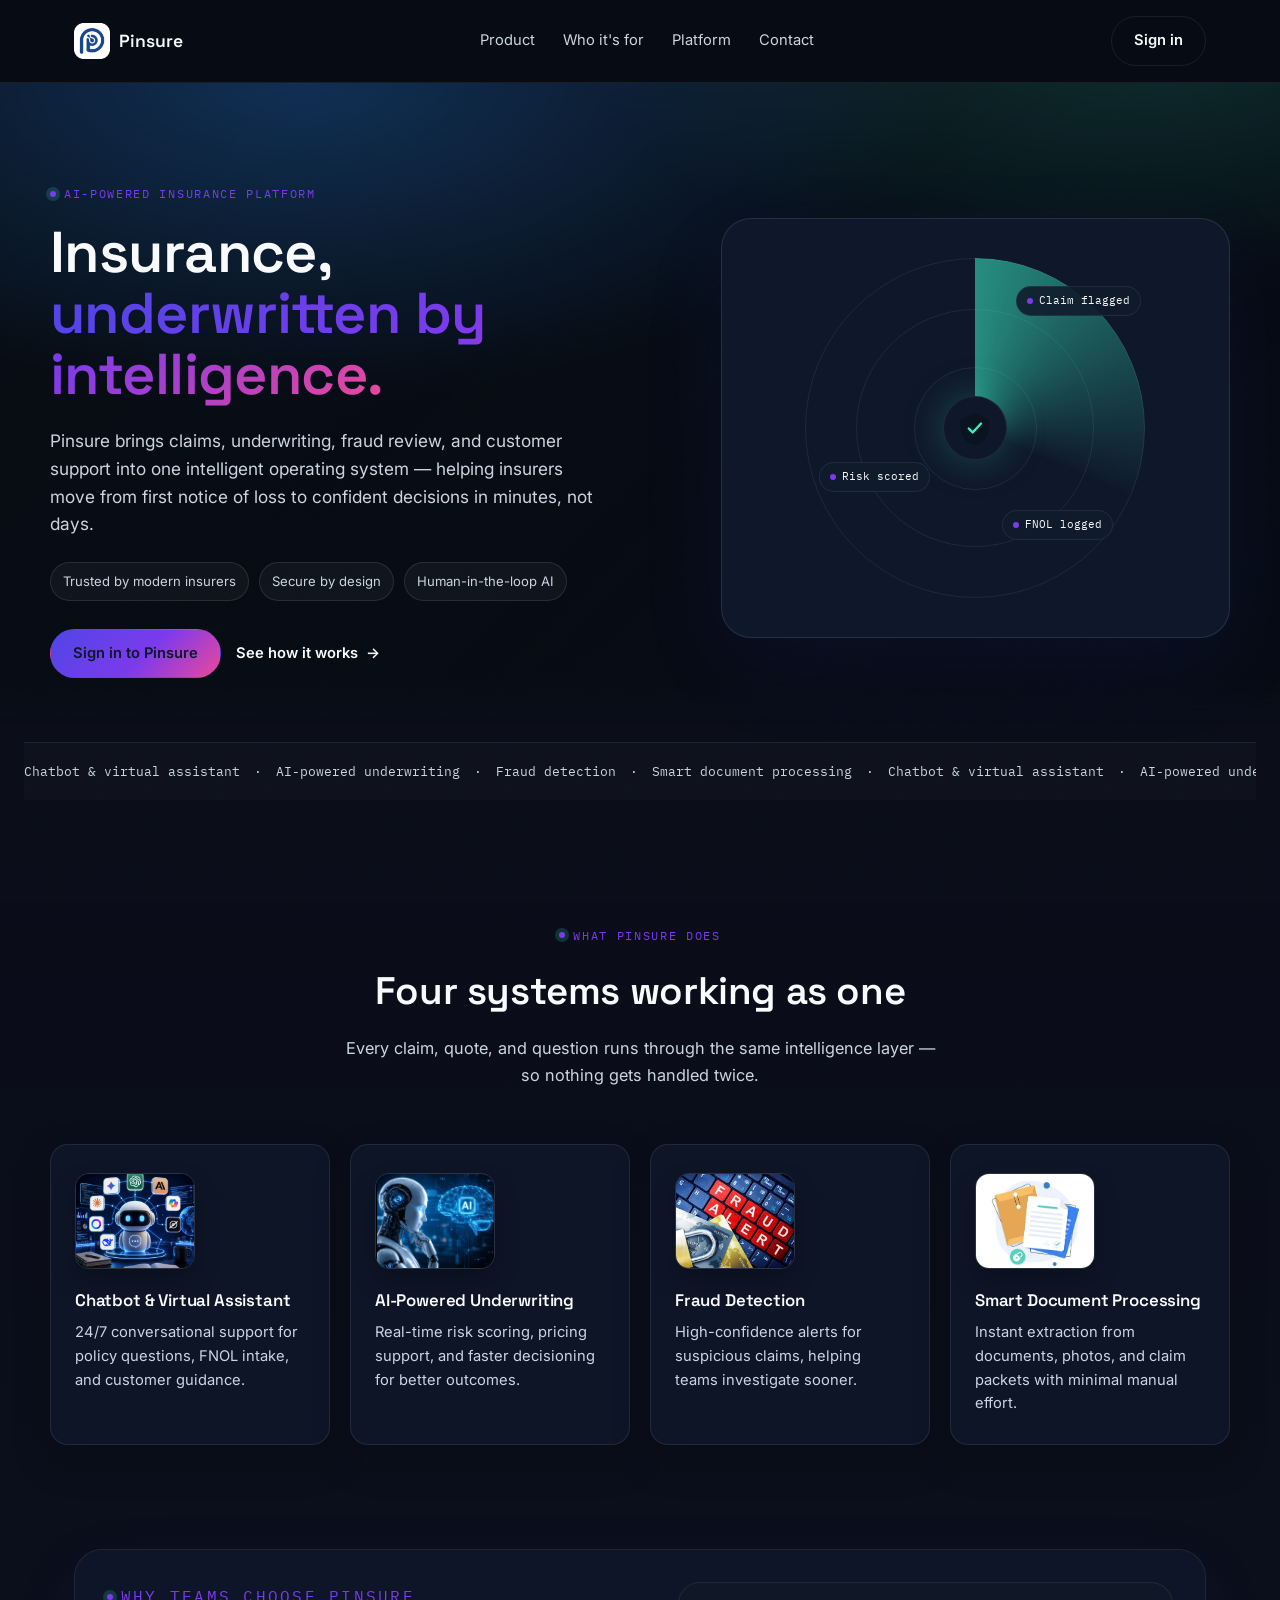
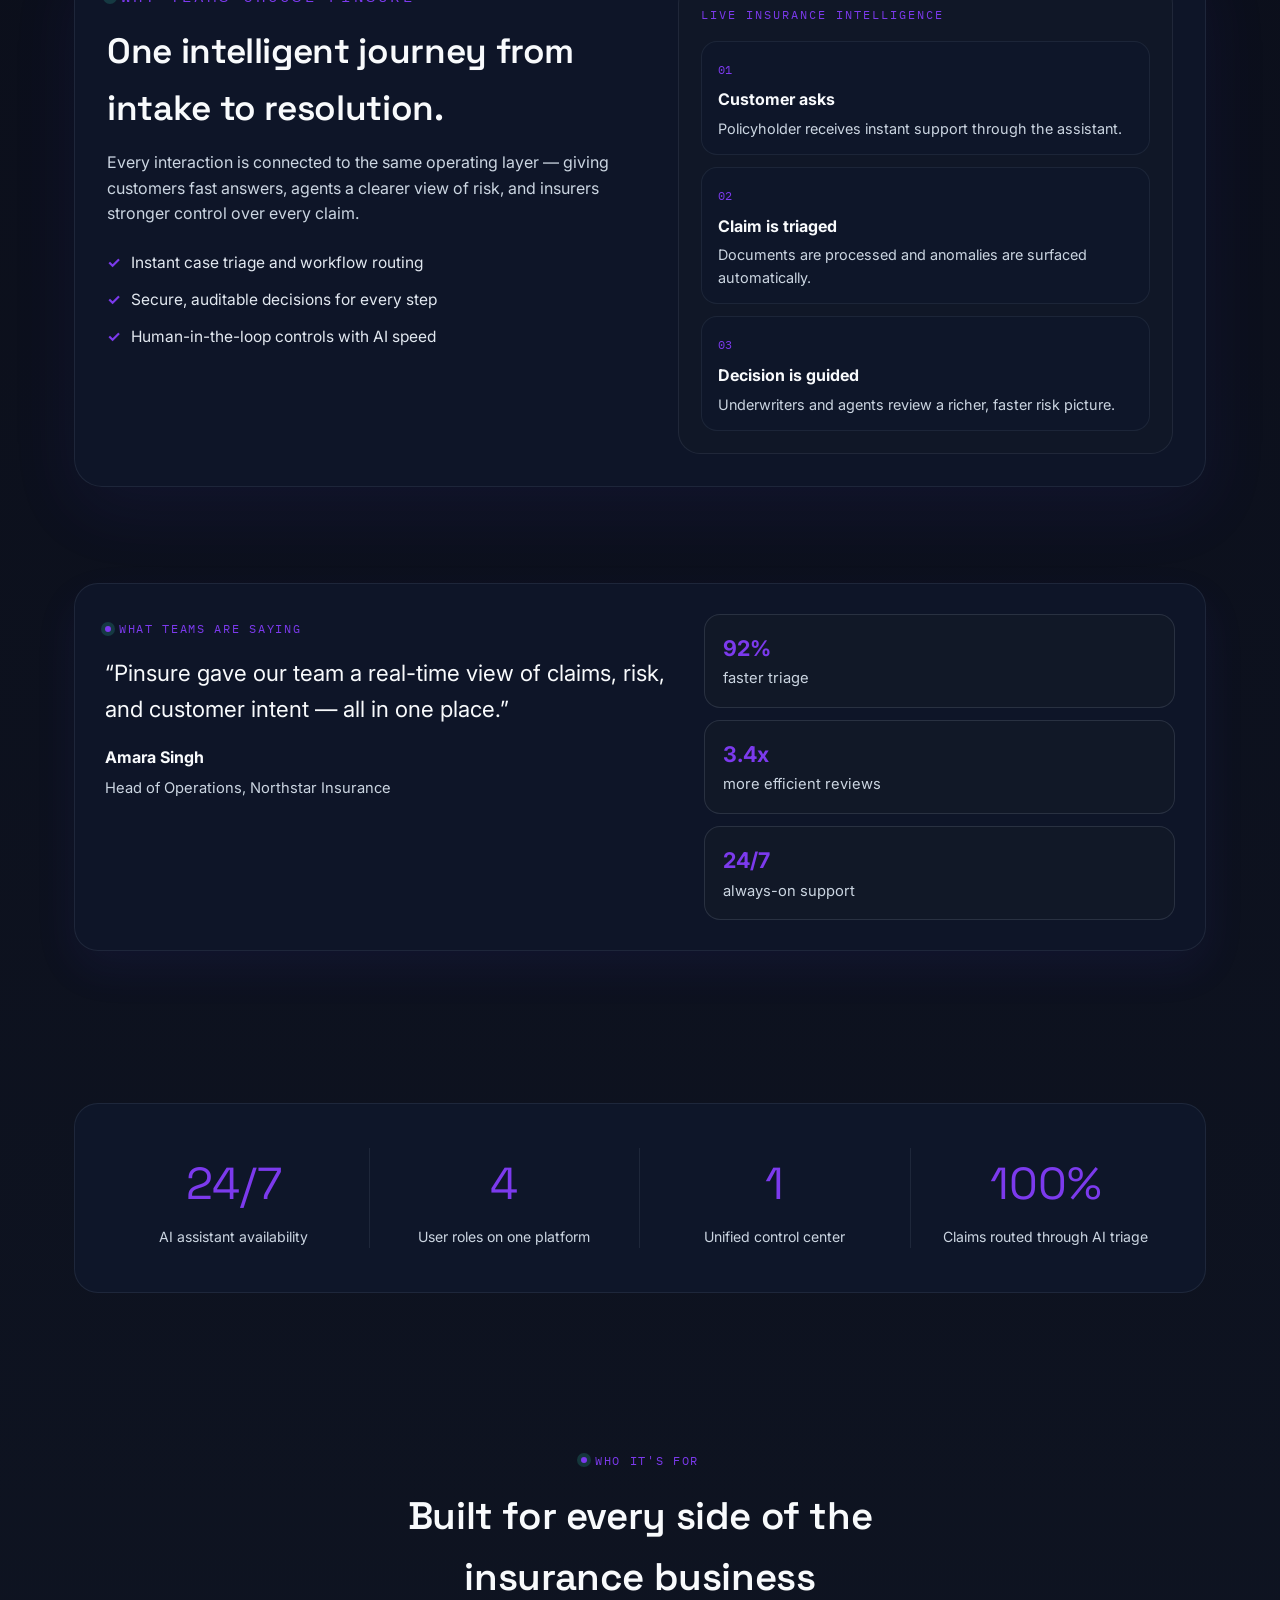
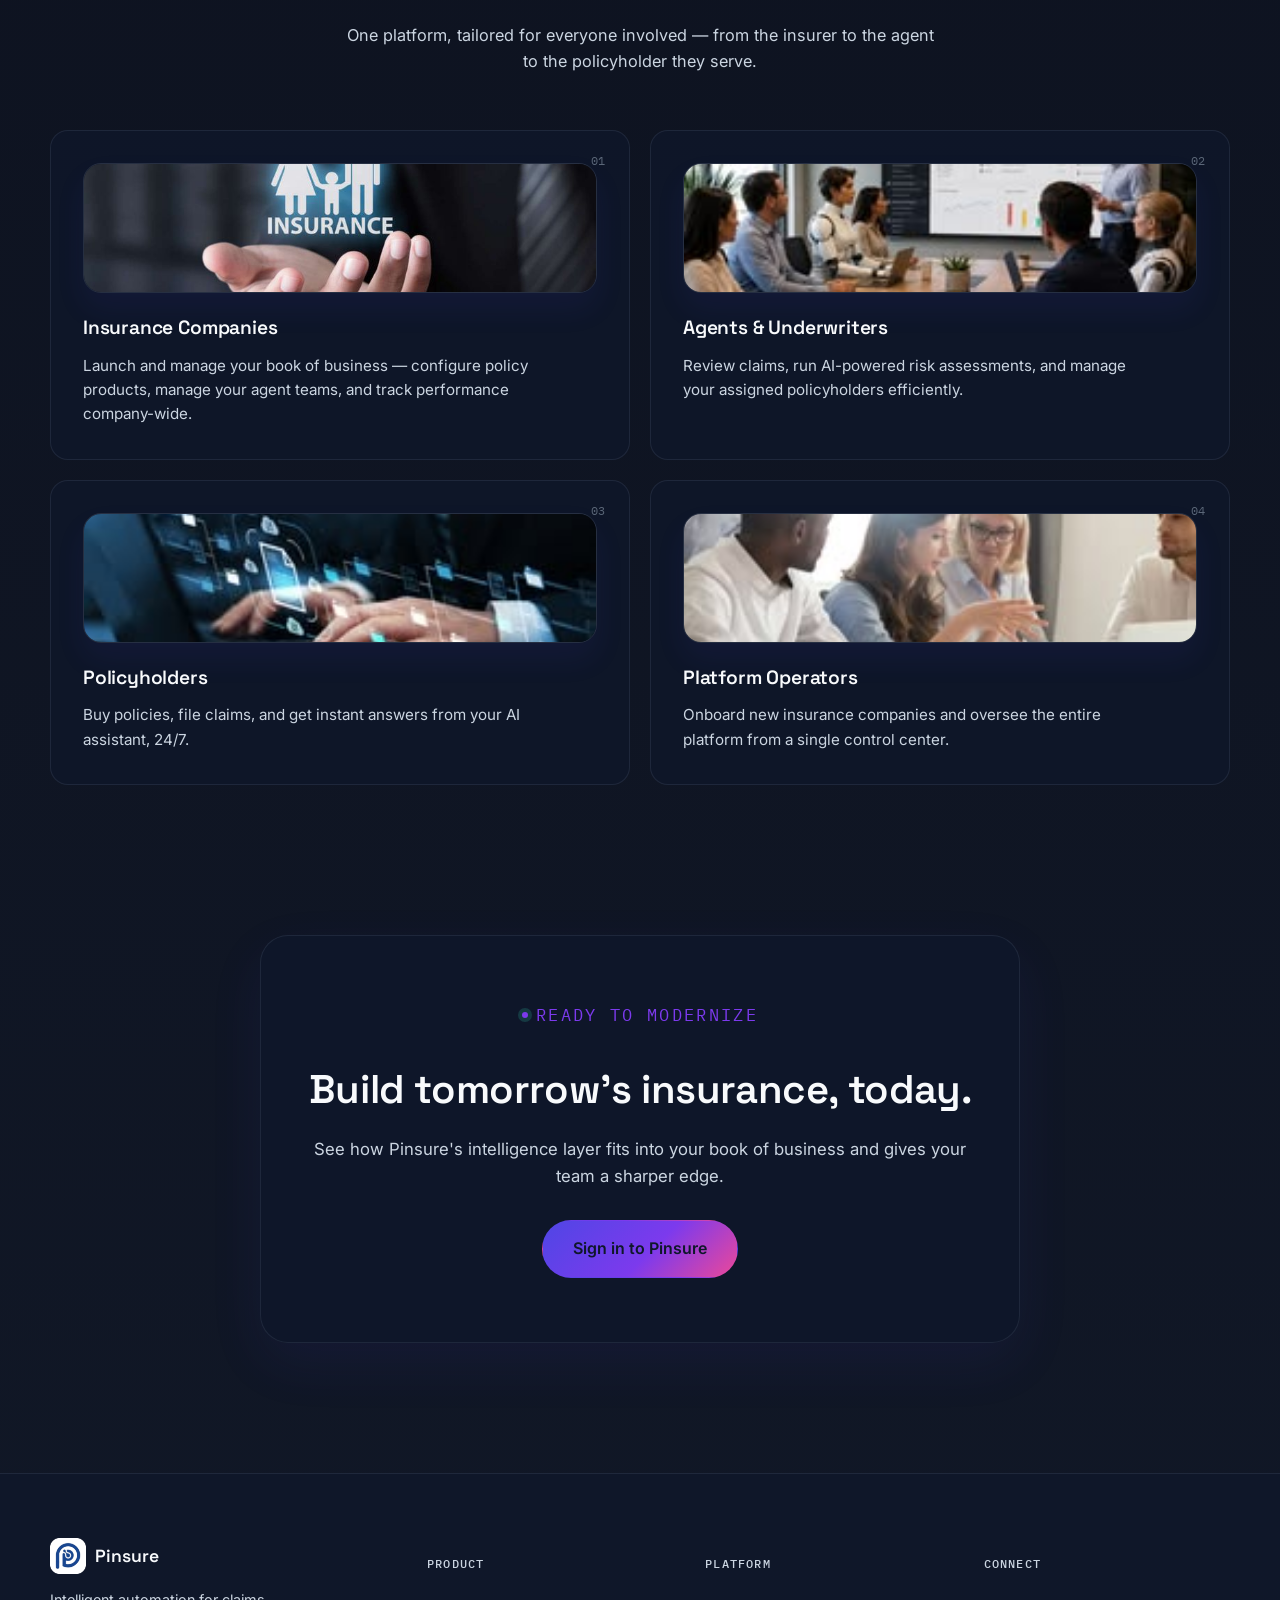
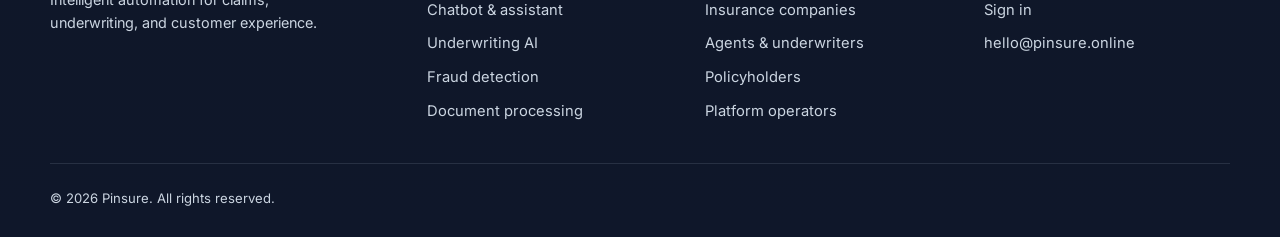
==== index.html @ cf3eb5b2 "Initial commit from landing page" ====
<!DOCTYPE html>
<html lang="en">
<head>
<meta charset="UTF-8">
<meta name="viewport" content="width=device-width, initial-scale=1.0">
<title>Pinsure — AI-Powered Insurance Platform</title>
<meta name="description" content="Pinsure transforms claims, underwriting, and customer experience with intelligent automation — one platform for insurers, agents, and policyholders.">
<link rel="preconnect" href="https://fonts.googleapis.com">
<link rel="preconnect" href="https://fonts.gstatic.com" crossorigin>
<link href="https://fonts.googleapis.com/css2?family=Space+Grotesk:wght@500;600;700&family=Inter:wght@400;500;600;700&family=IBM+Plex+Mono:wght@500&display=swap" rel="stylesheet">
<link rel="stylesheet" href="styles.css">
</head>
<body>

<div class="noise-overlay" aria-hidden="true"></div>

<!-- NAV -->
<header class="nav" id="nav">
  <div class="nav__inner">
    <a href="#top" class="nav__brand">
      <img src="pinsure-icon.png" alt="Pinsure logo" class="nav__logo">
      Pinsure
    </a>

    <nav class="nav__links" id="navLinks">
      <a href="#features">Product</a>
      <a href="#audience">Who it's for</a>
      <a href="#stack">Platform</a>
      <a href="#cta">Contact</a>
    </nav>

    <div class="nav__actions">
      <a href="https://pinsure.online/login/" class="btn btn--ghost" target="_blank" rel="noopener">Sign in</a>
      <button class="nav__burger" id="navBurger" aria-label="Toggle menu" aria-expanded="false">
        <span></span><span></span><span></span>
      </button>
    </div>
  </div>
</header>

<main id="top">

  <!-- HERO -->
  <section class="hero">
    <div class="hero__inner">
      <div class="hero__copy">
        <p class="eyebrow" data-reveal>
          <span class="eyebrow__dot"></span>
          AI-Powered Insurance Platform
        </p>
        <h1 data-reveal>
          Insurance,<br>
          <span class="hero__accent">underwritten by intelligence.</span>
        </h1>
        <p class="hero__sub" data-reveal>
          Pinsure brings claims, underwriting, fraud review, and customer support into one
          intelligent operating system — helping insurers move from first notice of loss to
          confident decisions in minutes, not days.
        </p>
        <div class="hero__badges" data-reveal>
          <span>Trusted by modern insurers</span>
          <span>Secure by design</span>
          <span>Human-in-the-loop AI</span>
        </div>
        <div class="hero__ctas" data-reveal>
          <a href="https://pinsure.online/login/" class="btn btn--primary" target="_blank" rel="noopener">
            Sign in to Pinsure
          </a>
          <a href="#features" class="btn btn--text">
            See how it works <span aria-hidden="true">→</span>
          </a>
        </div>
      </div>

      <div class="hero__visual" data-reveal aria-hidden="true">
        <div class="radar">
          <div class="radar__ring radar__ring--1"></div>
          <div class="radar__ring radar__ring--2"></div>
          <div class="radar__ring radar__ring--3"></div>
          <div class="radar__sweep"></div>
          <div class="radar__core">
            <svg width="34" height="34" viewBox="0 0 26 26" fill="none" xmlns="http://www.w3.org/2000/svg">
              <path d="M13 1.5L23.5 6.3V13c0 6.6-4.3 11.9-10.5 13.5C6.3 24.9 2 19.6 2 13V6.3L13 1.5Z" fill="#0A1420"/>
              <path d="M8.2 13.4l3 3 6.4-6.8" stroke="#3AF0C8" stroke-width="1.8" stroke-linecap="round" stroke-linejoin="round"/>
            </svg>
          </div>
          <div class="radar__blip radar__blip--1"><span>Claim flagged</span></div>
          <div class="radar__blip radar__blip--2"><span>Risk scored</span></div>
          <div class="radar__blip radar__blip--3"><span>FNOL logged</span></div>
        </div>
      </div>
    </div>

    <div class="hero__marquee" aria-hidden="true">
      <div class="marquee__track">
        <span>Chatbot &amp; virtual assistant</span>
        <span>·</span>
        <span>AI-powered underwriting</span>
        <span>·</span>
        <span>Fraud detection</span>
        <span>·</span>
        <span>Smart document processing</span>
        <span>·</span>
        <span>Chatbot &amp; virtual assistant</span>
        <span>·</span>
        <span>AI-powered underwriting</span>
        <span>·</span>
        <span>Fraud detection</span>
        <span>·</span>
        <span>Smart document processing</span>
        <span>·</span>
      </div>
    </div>
  </section>

  <!-- FEATURES -->
  <section class="features" id="features">
    <div class="section__head">
      <p class="eyebrow" data-reveal><span class="eyebrow__dot"></span>What Pinsure does</p>
      <h2 data-reveal>Four systems working as one</h2>
      <p class="section__sub" data-reveal>
        Every claim, quote, and question runs through the same intelligence layer —
        so nothing gets handled twice.
      </p>
    </div>

    <div class="feature-grid">
      <article class="feature-card" data-reveal>
        <img src="chatbot.jfif" alt="Chatbot and virtual assistant illustration" class="feature-card__image">
        <h3>Chatbot &amp; Virtual Assistant</h3>
        <p>24/7 conversational support for policy questions, FNOL intake, and customer guidance.</p>
      </article>
      <article class="feature-card" data-reveal>
        <img src="Ai.jfif" alt="AI-powered underwriting illustration" class="feature-card__image">
        <h3>AI-Powered Underwriting</h3>
        <p>Real-time risk scoring, pricing support, and faster decisioning for better outcomes.</p>
      </article>
      <article class="feature-card" data-reveal>
        <img src="Fraud.jfif" alt="Fraud detection illustration" class="feature-card__image">
        <h3>Fraud Detection</h3>
        <p>High-confidence alerts for suspicious claims, helping teams investigate sooner.</p>
      </article>
      <article class="feature-card" data-reveal>
        <img src="Document.jfif" alt="Smart document processing illustration" class="feature-card__image">
        <h3>Smart Document Processing</h3>
        <p>Instant extraction from documents, photos, and claim packets with minimal manual effort.</p>
      </article>
    </div>
  </section>

  <section class="cinematic-showcase" aria-label="Pinsure workflow overview">
    <div class="cinematic-showcase__inner">
      <div class="cinematic-showcase__copy" data-reveal>
        <p class="eyebrow"><span class="eyebrow__dot"></span>Why teams choose Pinsure</p>
        <h2>One intelligent journey from intake to resolution.</h2>
        <p>
          Every interaction is connected to the same operating layer — giving customers fast answers,
          agents a clearer view of risk, and insurers stronger control over every claim.
        </p>
        <ul class="check-list">
          <li>Instant case triage and workflow routing</li>
          <li>Secure, auditable decisions for every step</li>
          <li>Human-in-the-loop controls with AI speed</li>
        </ul>
      </div>
      <div class="cinematic-showcase__card" data-reveal>
        <div class="showcase-card__header">Live insurance intelligence</div>
        <div class="showcase-card__steps">
          <div class="showcase-card__step">
            <span>01</span>
            <strong>Customer asks</strong>
            <p>Policyholder receives instant support through the assistant.</p>
          </div>
          <div class="showcase-card__step">
            <span>02</span>
            <strong>Claim is triaged</strong>
            <p>Documents are processed and anomalies are surfaced automatically.</p>
          </div>
          <div class="showcase-card__step">
            <span>03</span>
            <strong>Decision is guided</strong>
            <p>Underwriters and agents review a richer, faster risk picture.</p>
          </div>
        </div>
      </div>
    </div>
  </section>

  <section class="trust-section" aria-label="Customer trust and outcomes">
    <div class="trust-section__inner">
      <div class="trust-section__quote" data-reveal>
        <p class="eyebrow"><span class="eyebrow__dot"></span>What teams are saying</p>
        <blockquote>
          “Pinsure gave our team a real-time view of claims, risk, and customer intent — all in one place.”
        </blockquote>
        <div class="trust-section__author">
          <strong>Amara Singh</strong>
          <span>Head of Operations, Northstar Insurance</span>
        </div>
      </div>
      <div class="trust-section__metrics" data-reveal>
        <div class="trust-metric">
          <strong>92%</strong>
          <span>faster triage</span>
        </div>
        <div class="trust-metric">
          <strong>3.4x</strong>
          <span>more efficient reviews</span>
        </div>
        <div class="trust-metric">
          <strong>24/7</strong>
          <span>always-on support</span>
        </div>
      </div>
    </div>
  </section>

  <!-- STATS -->
  <section class="stats" id="stack">
    <div class="stats__inner">
      <div class="stat" data-reveal>
        <div class="stat__num" data-count="24" data-suffix="/7">0</div>
        <p>AI assistant availability</p>
      </div>
      <div class="stat" data-reveal>
        <div class="stat__num" data-count="4">0</div>
        <p>User roles on one platform</p>
      </div>
      <div class="stat" data-reveal>
        <div class="stat__num" data-count="1">0</div>
        <p>Unified control center</p>
      </div>
      <div class="stat" data-reveal>
        <div class="stat__num" data-count="100" data-suffix="%">0</div>
        <p>Claims routed through AI triage</p>
      </div>
    </div>
  </section>

  <!-- AUDIENCE -->
  <section class="audience" id="audience">
    <div class="section__head">
      <p class="eyebrow" data-reveal><span class="eyebrow__dot"></span>Who it's for</p>
      <h2 data-reveal>Built for every side of the insurance business</h2>
      <p class="section__sub" data-reveal>
        One platform, tailored for everyone involved — from the insurer to the agent
        to the policyholder they serve.
      </p>
    </div>

    <div class="audience-grid">
      <article class="audience-card" data-reveal>
        <span class="audience-card__index">01</span>
        <img src="Images/Insurance.jfif" alt="Insurance companies illustration" class="audience-card__image">
        <h3>Insurance Companies</h3>
        <p>Launch and manage your book of business — configure policy products, manage
          your agent teams, and track performance company-wide.</p>
      </article>

      <article class="audience-card" data-reveal>
        <span class="audience-card__index">02</span>
        <img src="Images/Agent.jfif" alt="Agents and underwriters illustration" class="audience-card__image">
        <h3>Agents &amp; Underwriters</h3>
        <p>Review claims, run AI-powered risk assessments, and manage your assigned
          policyholders efficiently.</p>
      </article>

      <article class="audience-card" data-reveal>
        <span class="audience-card__index">03</span>
        <img src="Images/Policyholders.jfif" alt="Policyholders illustration" class="audience-card__image">
        <h3>Policyholders</h3>
        <p>Buy policies, file claims, and get instant answers from your AI assistant,
          24/7.</p>
      </article>

      <article class="audience-card" data-reveal>
        <span class="audience-card__index">04</span>
        <img src="Images/Platform operators.jfif" alt="Platform operators illustration" class="audience-card__image">
        <h3>Platform Operators</h3>
        <p>Onboard new insurance companies and oversee the entire platform from a
          single control center.</p>
      </article>
    </div>
  </section>

  <!-- CTA -->
  <section class="cta" id="cta">
    <div class="cta__inner" data-reveal>
      <p class="eyebrow"><span class="eyebrow__dot"></span>Ready to modernize</p>
      <h2>Build tomorrow's insurance, today.</h2>
      <p>See how Pinsure's intelligence layer fits into your book of business and gives your team a sharper edge.</p>
      <div class="cta__actions">
        <a href="https://pinsure.online/login/" class="btn btn--primary btn--lg" target="_blank" rel="noopener">
          Sign in to Pinsure
        </a>
      </div>
    </div>
  </section>

</main>

<!-- FOOTER -->
<footer class="footer">
  <div class="footer__inner">
    <div class="footer__brand">
      <a href="#top" class="nav__brand">
        <img src="pinsure-icon.png" alt="Pinsure logo" class="nav__logo">
        Pinsure
      </a>
      <p>Intelligent automation for claims, underwriting, and customer experience.</p>
    </div>

    <div class="footer__col">
      <h4>Product</h4>
      <a href="#features">Chatbot &amp; assistant</a>
      <a href="#features">Underwriting AI</a>
      <a href="#features">Fraud detection</a>
      <a href="#features">Document processing</a>
    </div>

    <div class="footer__col">
      <h4>Platform</h4>
      <a href="#audience">Insurance companies</a>
      <a href="#audience">Agents &amp; underwriters</a>
      <a href="#audience">Policyholders</a>
      <a href="#audience">Platform operators</a>
    </div>

    <div class="footer__col">
      <h4>Connect</h4>
      <a href="https://pinsure.online/login/" target="_blank" rel="noopener">Sign in</a>
      <a href="mailto:hello@pinsure.online">hello@pinsure.online</a>
    </div>
  </div>

  <div class="footer__bottom">
    <span>© <span id="year">2026</span> Pinsure. All rights reserved.</span>
  </div>
</footer>

<script src="script.js"></script>
</body>
</html>
---- styles.css ----
/* ===========================================================
   Pinsure — landing page styles
   Palette: ink #070D14, navy #0A1420, panel #0F1B2B, teal #3AF0C8,
            blue #2B8CFF, amber #FFB648, mist #A8B7C7, paper #F6F8FB
   Type: Space Grotesk (display) / Inter (body) / IBM Plex Mono (data)
=============================================================== */

:root{
  --brand-1:#7C3AED;
  --brand-2:#4F46E5;
  --brand-3:#EC4899;
  --brand-gradient:linear-gradient(135deg, var(--brand-2) 0%, var(--brand-1) 55%, var(--brand-3) 100%);
  --ink:#F8FAFC;
  --ink-soft:#CBD5E1;
  --ink-faint:#94A3B8;
  --surface:#0F172A;
  --surface-alt:#111827;
  --border:rgba(148,163,184,0.18);
  --panel:#111827;
  --panel-2:#0F172A;
  --line: rgba(148,163,184,0.12);
  --teal:#7C3AED;
  --blue:#4F46E5;
  --amber:#EC4899;
  --mist:#CBD5E1;
  --paper:#E2E8F0;
  --white:#F8FAFC;

  --font-display:"Space Grotesk", "Inter", sans-serif;
  --font-body:"Inter", sans-serif;
  --font-mono:"IBM Plex Mono", monospace;

  --container: 1180px;
  --radius: 18px;
  --ease: cubic-bezier(.19,1,.22,1);
}

*,*::before,*::after{ box-sizing:border-box; }
html{ scroll-behavior:smooth; }
body{
  margin:0;
  background:linear-gradient(180deg, #090B16 0%, #111827 100%);
  color:var(--ink);
  font-family:var(--font-body);
  line-height:1.6;
  -webkit-font-smoothing:antialiased;
  overflow-x:hidden;
}
h1,h2,h3{
  font-family:var(--font-display);
  font-weight:600;
  letter-spacing:-0.01em;
  margin:0;
}
p{ margin:0; color:var(--mist); }
a{ color:inherit; text-decoration:none; }
img{ max-width:100%; display:block; }
button{ font-family:inherit; }

::selection{ background:var(--teal); color:var(--ink); }

:focus-visible{
  outline:2px solid var(--teal);
  outline-offset:3px;
}

/* subtle grain so dark panels don't look flat */
.noise-overlay{
  position:fixed; inset:0; pointer-events:none; z-index:1;
  opacity:.035; mix-blend-mode:overlay;
  background-image:url("data:image/svg+xml,%3Csvg xmlns='http://www.w3.org/2000/svg' width='120' height='120'%3E%3Cfilter id='n'%3E%3CfeTurbulence type='fractalNoise' baseFrequency='0.9' numOctaves='2' stitchTiles='stitch'/%3E%3C/filter%3E%3Crect width='100%25' height='100%25' filter='url(%23n)'/%3E%3C/svg%3E");
}

/* ---------- layout helpers ---------- */
.section__head{
  max-width:640px;
  margin:0 auto 56px;
  text-align:center;
  padding:0 24px;
}
.section__head h2{ font-size:clamp(1.7rem,3.6vw,2.4rem); margin:14px 0 14px; }
.section__sub{ font-size:1.02rem; }

.eyebrow{
  display:inline-flex; align-items:center; gap:8px;
  font-family:var(--font-mono);
  font-size:.75rem; letter-spacing:.14em; text-transform:uppercase;
  color:var(--teal);
  margin:0;
}
.eyebrow__dot{
  width:6px; height:6px; border-radius:50%;
  background:var(--teal);
  box-shadow:0 0 0 4px rgba(58,240,200,.16);
}

/* ---------- buttons ---------- */
.btn{
  display:inline-flex; align-items:center; justify-content:center;
  gap:8px;
  padding:12px 22px;
  border-radius:999px;
  font-size:.92rem; font-weight:600;
  border:1px solid transparent;
  transition:transform .35s var(--ease), background .25s ease, border-color .25s ease, color .25s ease;
  white-space:nowrap;
}
.btn--primary{
  background:var(--brand-gradient);
  color:var(--surface);
}
.btn--primary:hover{ transform:translateY(-2px); filter:brightness(1.05); }
.btn--ghost{
  border-color:var(--line);
  color:var(--white);
  background:transparent;
}
.btn--ghost:hover{ border-color:var(--teal); color:var(--teal); }
.btn--text{
  padding:12px 4px;
  color:var(--white);
}
.btn--text span{ transition:transform .25s ease; display:inline-block; }
.btn--text:hover span{ transform:translateX(4px); }
.btn--lg{ padding:15px 30px; font-size:1rem; }

/* ---------- nav ---------- */
.nav{
  position:sticky; top:0; z-index:40;
  background:rgba(7,13,20,.72);
  backdrop-filter:blur(14px);
  border-bottom:1px solid var(--line);
}
.nav__inner{
  max-width:var(--container);
  margin:0 auto;
  padding:16px 24px;
  display:flex; align-items:center; justify-content:space-between;
  gap:24px;
}
.nav__brand{
  display:flex; align-items:center; gap:9px;
  font-family:var(--font-display);
  font-weight:600; font-size:1.1rem;
}
.nav__logo{
  width:36px;
  height:36px;
  object-fit:contain;
  border-radius:8px;
  display:inline-block;
}
.nav__mark{ display:flex; }
.nav__links{
  display:flex; gap:28px;
  font-size:.92rem; color:var(--mist);
}
.nav__links a{ transition:color .2s ease; }
.nav__links a:hover{ color:var(--white); }
.nav__actions{ display:flex; align-items:center; gap:14px; }

.nav__burger{
  display:none;
  flex-direction:column; justify-content:center; gap:5px;
  width:34px; height:34px;
  background:transparent; border:none; cursor:pointer;
}
.nav__burger span{
  width:100%; height:2px; background:var(--white); border-radius:2px;
  transition:transform .25s ease, opacity .25s ease;
}

/* ---------- hero ---------- */
.hero{
  position:relative;
  padding:96px 24px 0;
  overflow:hidden;
}
.hero::before{
  content:"";
  position:absolute; inset:-20% -10% auto -10%;
  height:760px;
  background:
    radial-gradient(60% 60% at 28% 18%, rgba(43,140,255,.28), transparent 70%),
    radial-gradient(50% 50% at 82% 10%, rgba(58,240,200,.16), transparent 72%),
    linear-gradient(135deg, rgba(7,13,20,.95), rgba(4,10,18,.7));
  filter:blur(10px);
  z-index:0;
}
.hero__inner{
  position:relative; z-index:1;
  max-width:var(--container);
  margin:0 auto;
  display:grid;
  grid-template-columns:1.1fr .9fr;
  gap:48px;
  align-items:center;
  padding-bottom:64px;
}
.hero__copy h1{
  font-size:clamp(2.4rem,5.2vw,3.6rem);
  line-height:1.06;
  margin:18px 0 22px;
}
.hero__accent{
  background:var(--brand-gradient);
  -webkit-background-clip:text;
  background-clip:text;
  color:transparent;
}
.hero__sub{
  max-width:560px;
  font-size:1.08rem;
  margin-bottom:24px;
  color:var(--ink-soft);
}
.hero__badges{
  display:flex; flex-wrap:wrap; gap:10px;
  margin-bottom:28px;
}
.hero__badges span{
  padding:8px 12px;
  border:1px solid rgba(255,255,255,.1);
  border-radius:999px;
  background:rgba(255,255,255,.04);
  color:var(--ink-soft);
  font-size:.82rem;
}
.hero__ctas{ display:flex; align-items:center; gap:10px; flex-wrap:wrap; }

/* radar signature element */
.hero__visual{
  display:flex; align-items:center; justify-content:center;
  position:relative;
  height:420px;
  background: var(--surface);
  border-radius: 30px;
  border: 1px solid var(--border);
  box-shadow: 0 30px 90px rgba(79,70,229,.08);
}
.radar{
  position:relative;
  width:340px; height:340px;
}
.radar__ring{
  position:absolute; inset:0;
  border-radius:50%;
  border:1px solid var(--line);
}
.radar__ring--2{ inset:15%; }
.radar__ring--3{ inset:32%; }
.radar__sweep{
  position:absolute; inset:0;
  border-radius:50%;
  background:conic-gradient(from 0deg, rgba(58,240,200,.55), transparent 32%);
  animation:spin 4.5s linear infinite;
  mask-image:radial-gradient(circle, transparent 0%, black 2%);
}
.radar__core{
  position:absolute; top:50%; left:50%;
  transform:translate(-50%,-50%);
  width:64px; height:64px; border-radius:50%;
  background:var(--panel-2);
  border:1px solid var(--line);
  display:flex; align-items:center; justify-content:center;
  box-shadow:0 0 40px rgba(58,240,200,.25);
}
.radar__blip{
  position:absolute;
  display:flex; align-items:center; gap:6px;
  font-family:var(--font-mono);
  font-size:.7rem;
  color:var(--white);
  background:rgba(16,28,44,.9);
  border:1px solid var(--line);
  padding:5px 10px;
  border-radius:999px;
  animation:blip 3.2s var(--ease) infinite;
  white-space:nowrap;
}
.radar__blip::before{
  content:"";
  width:6px; height:6px; border-radius:50%;
  background:var(--teal);
}
.radar__blip--1{ top:8%; left:62%; animation-delay:0s; }
.radar__blip--2{ top:60%; left:4%; animation-delay:1.1s; }
.radar__blip--3{ top:74%; left:58%; animation-delay:2.2s; }

@keyframes spin{ to{ transform:rotate(360deg); } }
@keyframes blip{
  0%,100%{ opacity:0; transform:translateY(4px); }
  15%,75%{ opacity:1; transform:translateY(0); }
}

/* marquee */
.hero__marquee{
  position:relative; z-index:1;
  border-top:1px solid var(--line);
  overflow:hidden;
  padding:18px 0;
  background:rgba(255,255,255,.02);
}
.marquee__track{
  display:flex; gap:14px; white-space:nowrap;
  font-family:var(--font-mono);
  font-size:.82rem;
  color:var(--mist);
  animation:marquee 26s linear infinite;
  width:max-content;
}
@keyframes marquee{
  from{ transform:translateX(0); }
  to{ transform:translateX(-50%); }
}

/* ---------- features ---------- */
.features{ padding:120px 24px 40px; }
.feature-grid{
  max-width:var(--container);
  margin:0 auto;
  display:grid;
  grid-template-columns:repeat(4, 1fr);
  gap:20px;
}
.feature-card{
  background:rgba(15,23,42,.88);
  border:1px solid rgba(148,163,184,.14);
  border-radius:var(--radius);
  padding:28px 24px;
  transition:transform .35s var(--ease), border-color .35s ease, box-shadow .35s ease;
  box-shadow:0 16px 40px rgba(0,0,0,.18);
}
.feature-card:hover{
  transform:translateY(-6px);
  border-color:rgba(124,58,237,.55);
  box-shadow:0 24px 52px rgba(0,0,0,.24);
}
.feature-card__icon{
  font-size:1.6rem;
  width:52px; height:52px;
  display:flex; align-items:center; justify-content:center;
  border-radius:14px;
  background:rgba(58,240,200,.1);
  margin-bottom:18px;
}
.feature-card__image{
  width:100%;
  max-width:120px;
  height:96px;
  object-fit:cover;
  border-radius:14px;
  margin-bottom:18px;
  border:1px solid rgba(255,255,255,.12);
  display:block;
  box-shadow:0 12px 24px rgba(0,0,0,.24);
}
.feature-card h3{ font-size:1.05rem; margin-bottom:8px; }
.feature-card p{ font-size:.92rem; }

.cinematic-showcase{
  max-width:var(--container);
  margin:64px auto 0;
  padding:0 24px 24px;
}
.cinematic-showcase__inner{
  display:grid;
  grid-template-columns:1.05fr .95fr;
  gap:24px;
  align-items:stretch;
  padding:32px;
  border:1px solid rgba(148,163,184,.12);
  border-radius:28px;
  background:rgba(15,23,42,.95);
  box-shadow:0 24px 70px rgba(79,70,229,.08);
}
.cinematic-showcase__copy h2{ font-size:clamp(1.6rem,3vw,2.2rem); margin:14px 0 14px; }
.cinematic-showcase__copy p{ font-size:1rem; max-width:560px; }
.check-list{
  list-style:none;
  padding:0;
  margin:24px 0 0;
  display:grid;
  gap:12px;
}
.check-list li{
  display:flex;
  align-items:center;
  gap:10px;
  color:var(--paper);
  font-size:0.97rem;
}
.check-list li::before{
  content:"✓";
  color:var(--teal);
  font-weight:700;
}
.cinematic-showcase__card{
  background:rgba(17,24,39,.95);
  border:1px solid rgba(148,163,184,.12);
  border-radius:22px;
  padding:22px;
  display:flex;
  flex-direction:column;
  gap:16px;
}
.showcase-card__header{
  font-family:var(--font-mono);
  font-size:.78rem;
  letter-spacing:.16em;
  text-transform:uppercase;
  color:var(--teal);
}
.showcase-card__steps{ display:grid; gap:12px; }
.showcase-card__step{
  padding:14px 16px;
  border-radius:16px;
  background:rgba(15,23,42,.96);
  border:1px solid rgba(148,163,184,.1);
}
.showcase-card__step span{
  display:inline-block;
  margin-bottom:8px;
  font-family:var(--font-mono);
  font-size:.73rem;
  color:var(--teal);
}
.showcase-card__step strong{ display:block; margin-bottom:4px; color:var(--white); }
.showcase-card__step p{ font-size:.9rem; color:var(--mist); }

/* ---------- trust section ---------- */
.trust-section{
  max-width:var(--container);
  margin:72px auto 0;
  padding:0 24px;
}
.trust-section__inner{
  display:grid;
  grid-template-columns:1.1fr .9fr;
  gap:24px;
  align-items:stretch;
  padding:30px;
  border:1px solid rgba(148,163,184,.12);
  border-radius:24px;
  background:rgba(15,23,42,.95);
  box-shadow:0 18px 44px rgba(79,70,229,.08);
}
.trust-section__quote blockquote{
  margin:16px 0 18px;
  font-size:clamp(1.1rem,2vw,1.4rem);
  color:var(--white);
  line-height:1.6;
}
.trust-section__author strong{ display:block; color:var(--ink); margin-bottom:4px; }
.trust-section__author span{ color:var(--ink-soft); font-size:.92rem; }
.trust-section__metrics{ display:grid; gap:12px; }
.trust-metric{
  padding:16px 18px;
  border-radius:16px;
  background:var(--surface-alt);
  border:1px solid var(--border);
}
.trust-metric strong{ display:block; font-size:1.35rem; color:var(--teal); }
.trust-metric span{ color:var(--mist); font-size:.92rem; }

/* ---------- stats ---------- */
.stats{
  margin:96px auto 0;
  padding:56px 24px;
  max-width:var(--container);
}
.stats__inner{
  background:rgba(15,23,42,.96);
  border:1px solid rgba(148,163,184,.12);
  border-radius:24px;
  display:grid;
  grid-template-columns:repeat(4,1fr);
  padding:44px 24px;
}
.stat{
  text-align:center;
  padding:0 16px;
  border-right:1px solid var(--line);
}
.stat:last-child{ border-right:none; }
.stat__num{
  font-family:var(--font-display);
  font-size:clamp(2rem,4vw,2.8rem);
  color:var(--teal);
  margin-bottom:6px;
}
.stat p{ font-size:.88rem; color:var(--mist); }

/* ---------- audience ---------- */
.audience{ padding:96px 24px 40px; }
.audience-grid{
  max-width:var(--container);
  margin:0 auto;
  display:grid;
  grid-template-columns:repeat(2, 1fr);
  gap:20px;
}
.audience-card{
  position:relative;
  background:rgba(15,23,42,.9);
  border:1px solid rgba(148,163,184,.12);
  border-radius:var(--radius);
  padding:32px;
  overflow:hidden;
  transition:transform .35s var(--ease), border-color .35s ease;
}
.audience-card:hover{
  transform:translateY(-6px);
  border-color:rgba(79,70,229,.55);
}
.audience-card__index{
  position:absolute; top:20px; right:24px;
  font-family:var(--font-mono);
  font-size:.78rem;
  color:rgba(168,183,199,.5);
}
.audience-card__icon{
  font-size:1.7rem;
  width:56px; height:56px;
  display:flex; align-items:center; justify-content:center;
  border-radius:14px;
  background:rgba(43,140,255,.12);
  margin-bottom:20px;
}
.audience-card__image{
  width:100%;
  height:130px;
  object-fit:cover;
  border-radius:18px;
  border:1px solid var(--border);
  margin-bottom:20px;
  box-shadow:0 16px 30px rgba(79,70,229,.08);
}
.audience-card h3{ font-size:1.2rem; margin-bottom:10px; }
.audience-card p{ font-size:.95rem; max-width:460px; }

/* ---------- cta ---------- */
.cta{ padding:110px 24px 130px; }
.cta__inner{
  max-width:760px;
  margin:0 auto;
  text-align:center;
  padding:64px 40px;
  border-radius:28px;
  background:rgba(15,23,42,.96);
  border:1px solid rgba(148,163,184,.12);
  box-shadow:0 20px 55px rgba(79,70,229,.08);
}
.cta__inner h2{ font-size:clamp(1.8rem,4vw,2.5rem); margin-bottom:14px; }
.cta__inner p{ margin-bottom:30px; font-size:1.05rem; }
.cta__actions{ display:flex; justify-content:center; gap:12px; flex-wrap:wrap; }

/* ---------- footer ---------- */
.footer{
  border-top:1px solid rgba(148,163,184,.12);
  padding:64px 24px 28px;
  background:rgba(15,23,42,.96);
}
.footer__inner{
  max-width:var(--container);
  margin:0 auto;
  display:grid;
  grid-template-columns:1.4fr 1fr 1fr 1fr;
  gap:32px;
  padding-bottom:40px;
}
.footer__brand p{
  margin-top:14px;
  max-width:280px;
  font-size:.9rem;
}
.footer__col h4{
  font-family:var(--font-mono);
  font-size:.75rem;
  letter-spacing:.1em;
  text-transform:uppercase;
  color:var(--mist);
  margin-bottom:16px;
  font-weight:500;
}
.footer__col{ display:flex; flex-direction:column; gap:10px; }
.footer__col a{
  font-size:.92rem; color:var(--mist);
  transition:color .2s ease;
}
.footer__col a:hover{ color:var(--brand-2); }
.footer__bottom{
  max-width:var(--container);
  margin:0 auto;
  padding-top:24px;
  border-top:1px solid var(--border);
  font-size:.82rem;
  color:var(--ink-soft);
}

/* ---------- reveal on scroll ---------- */
[data-reveal]{
  opacity:0;
  transform:translateY(18px);
  transition:opacity .7s var(--ease), transform .7s var(--ease);
}
[data-reveal].is-visible{
  opacity:1;
  transform:translateY(0);
}

/* ---------- responsive ---------- */
@media (max-width:900px){
  .hero__inner{ grid-template-columns:1fr; }
  .hero__visual{ height:320px; order:-1; }
  .feature-grid{ grid-template-columns:repeat(2,1fr); }
  .cinematic-showcase__inner{ grid-template-columns:1fr; }
  .trust-section__inner{ grid-template-columns:1fr; }
  .audience-grid{ grid-template-columns:1fr; }
  .stats__inner{ grid-template-columns:repeat(2,1fr); row-gap:28px; }
  .stat{ border-right:none; }
  .stat:nth-child(odd){ border-right:1px solid var(--line); }
  .footer__inner{ grid-template-columns:1fr 1fr; }
}

@media (max-width:680px){
  .nav__links{
    position:absolute; top:100%; left:0; right:0;
    flex-direction:column;
    background:var(--navy);
    border-bottom:1px solid var(--line);
    padding:18px 24px;
    gap:16px;
    transform:translateY(-8px);
    opacity:0; visibility:hidden;
    transition:opacity .25s ease, transform .25s ease, visibility .25s ease;
  }
  .nav__links.is-open{
    opacity:1; visibility:visible; transform:translateY(0);
  }
  .nav__burger{ display:flex; }
  .hero__badges{ gap:8px; }
  .hero__badges span{ width:100%; }
  .cta__inner{ padding:48px 24px; }
  .footer__inner{ grid-template-columns:1fr; }
  .btn--ghost{ padding:10px 16px; }
  .feature-grid{ grid-template-columns:1fr; }
  .footer__inner{ grid-template-columns:1fr; }
}

@media (prefers-reduced-motion: reduce){
  *{ animation-duration:0.01ms !important; animation-iteration-count:1 !important; transition-duration:0.01ms !important; }
}
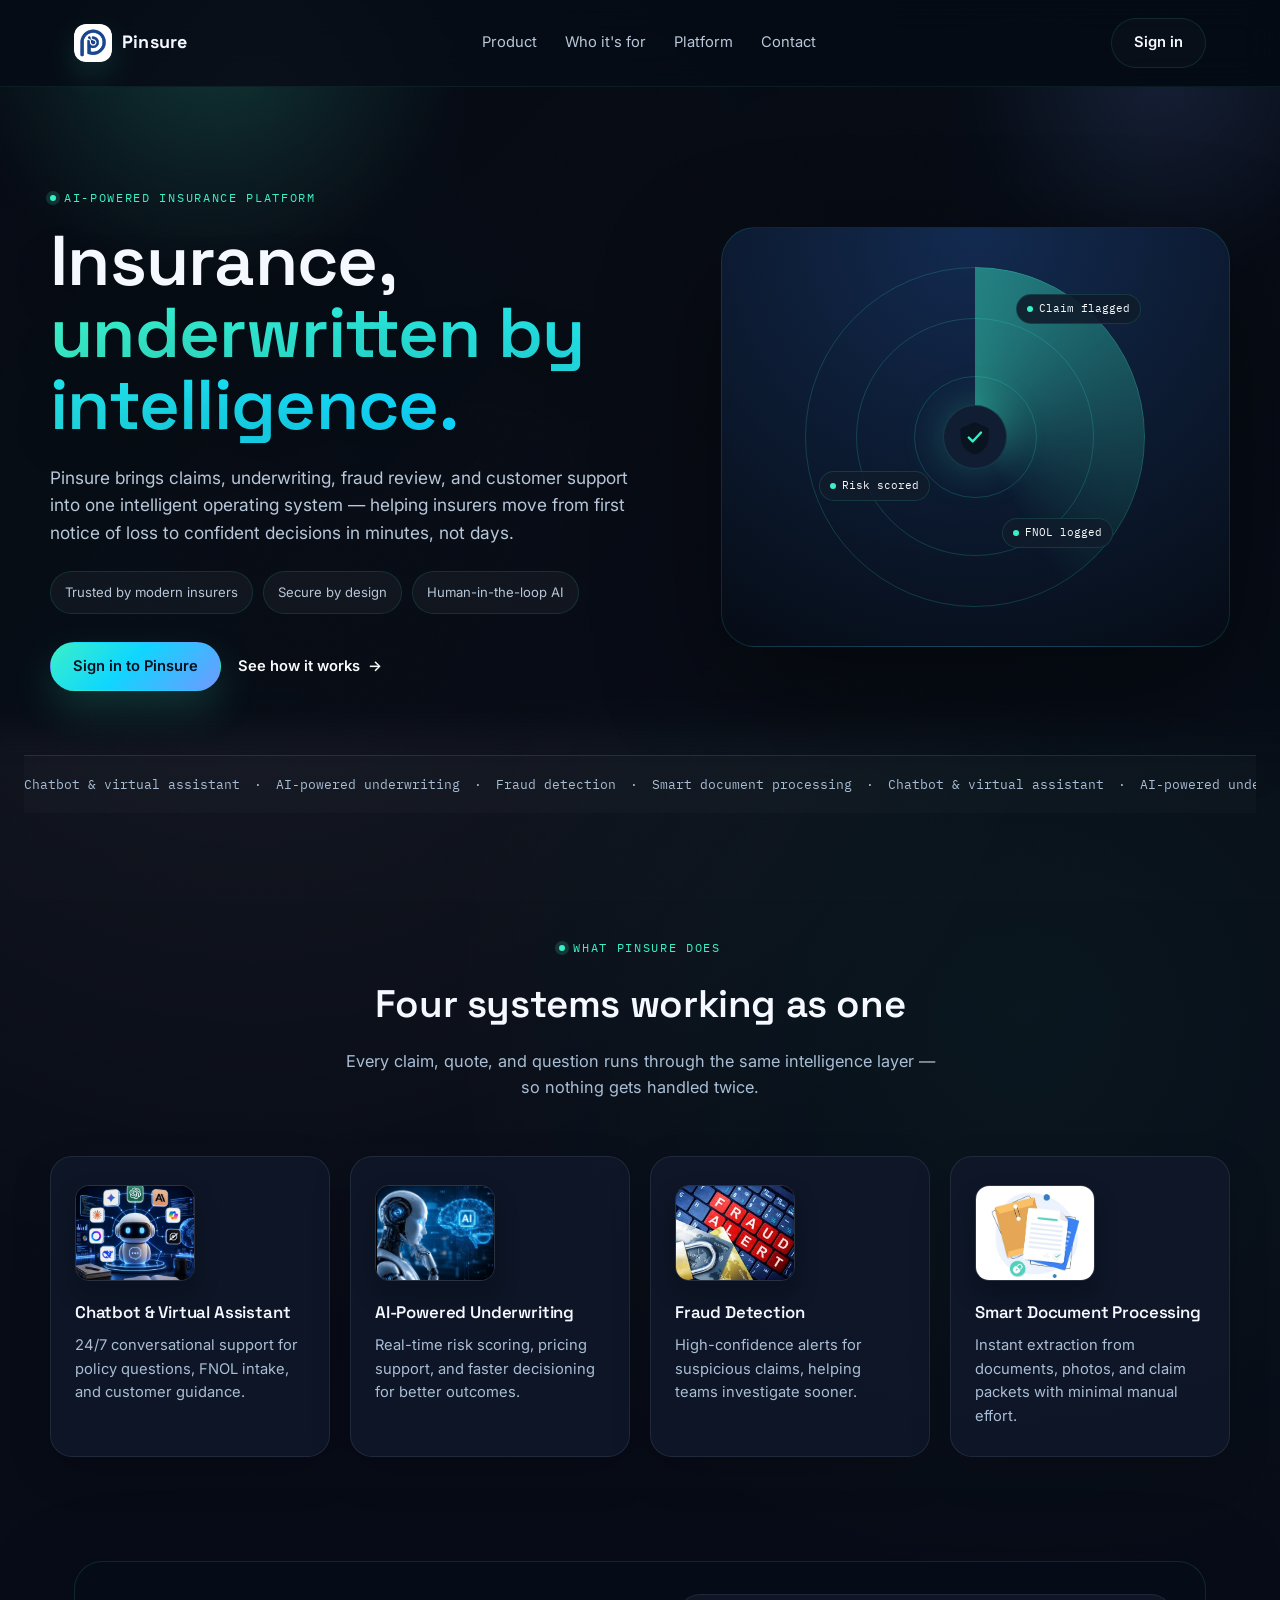
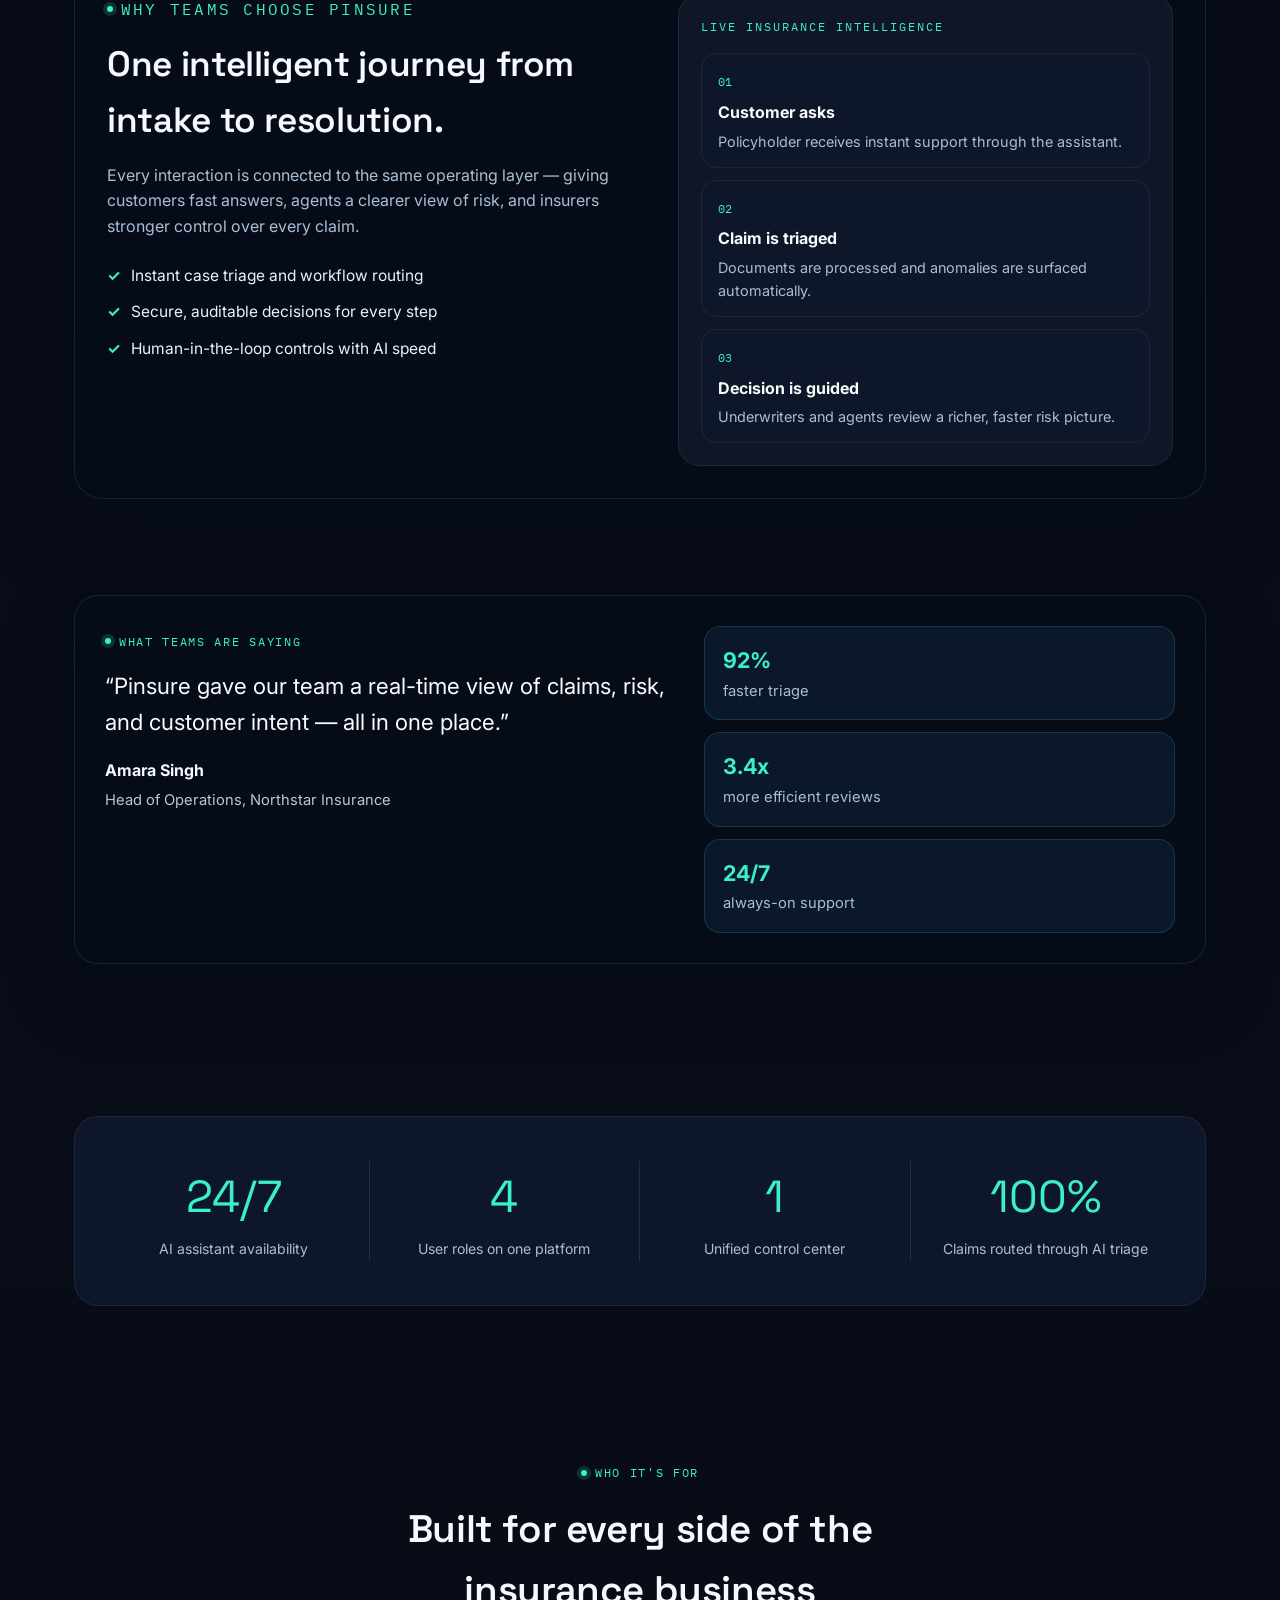
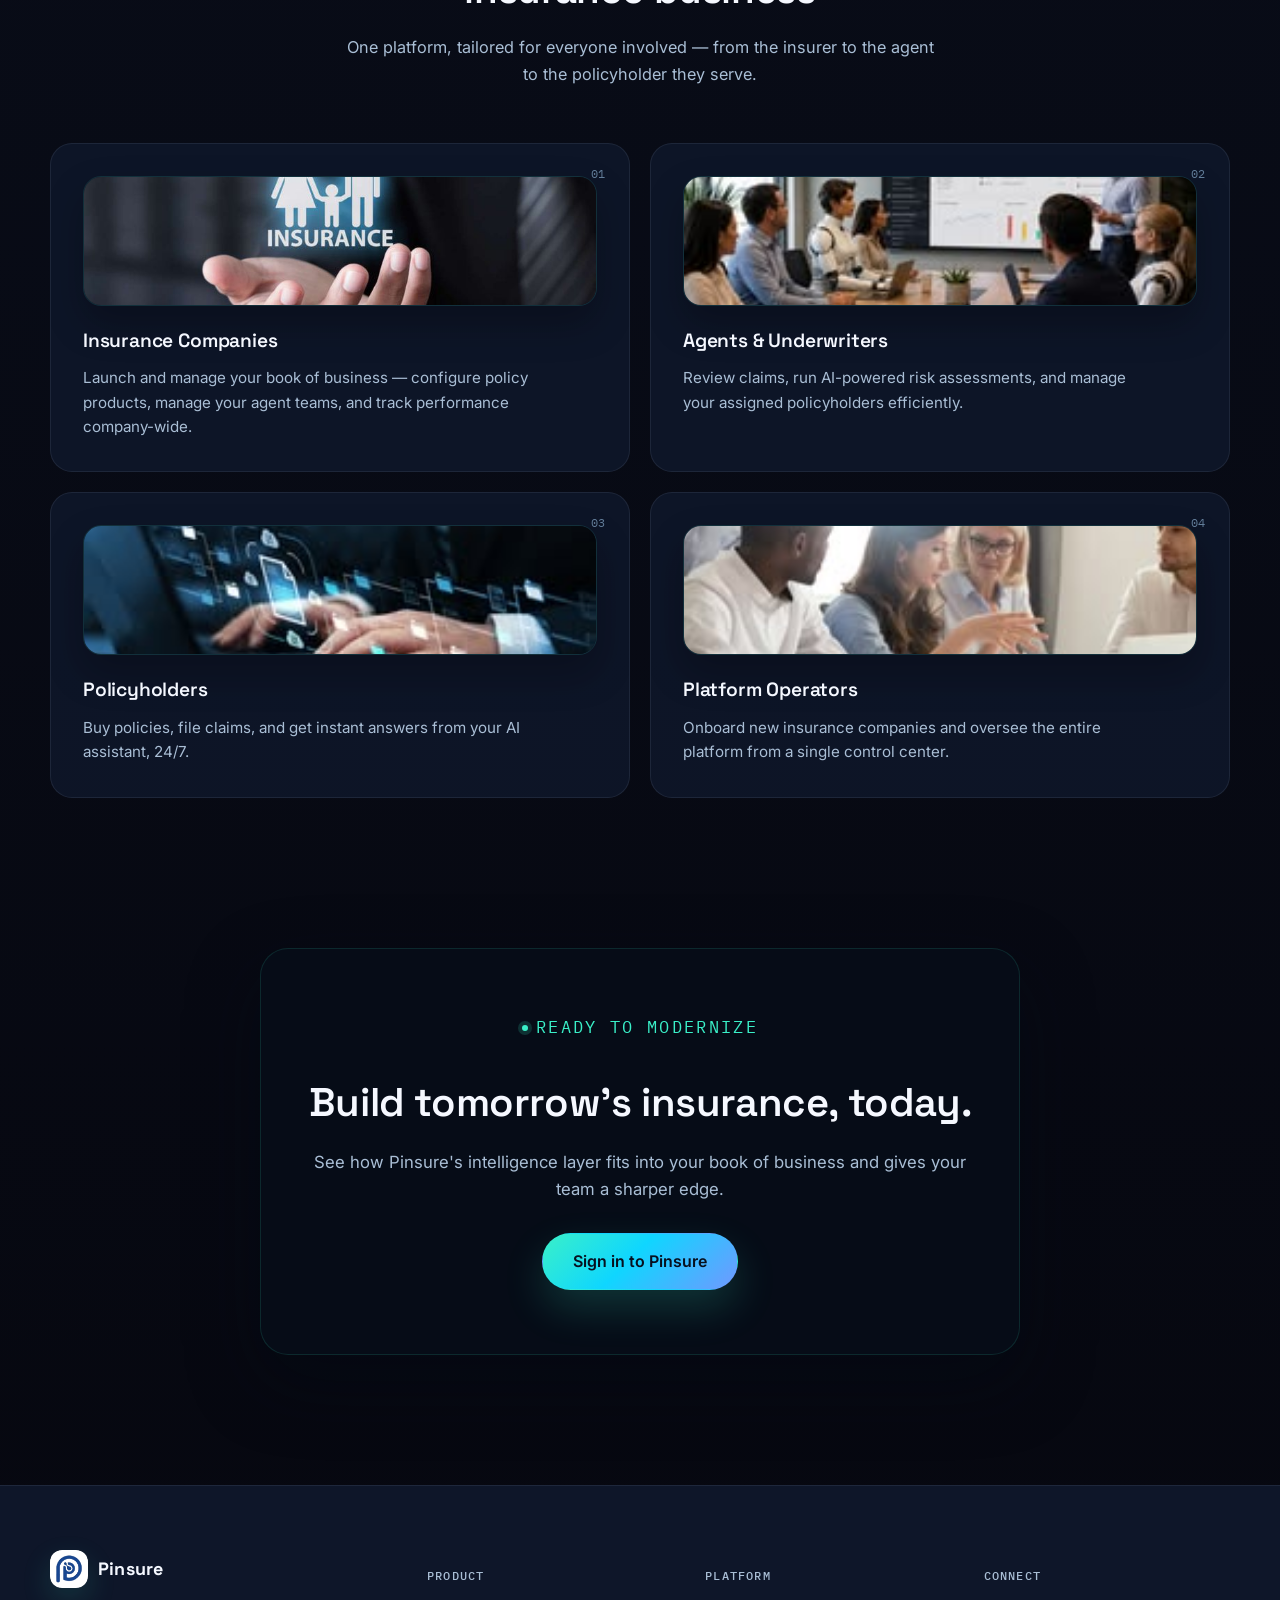
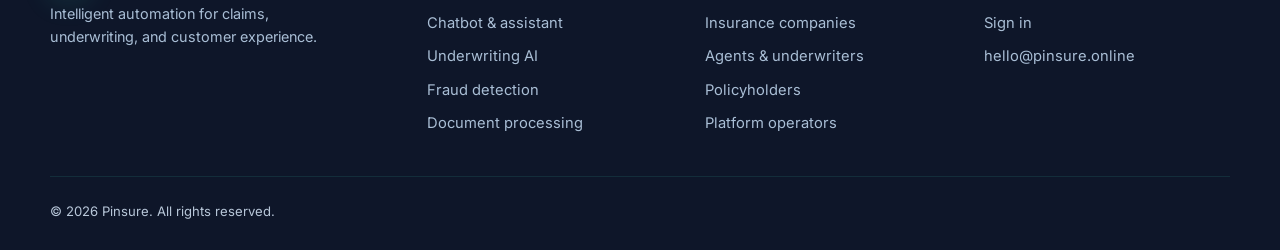
==== commit 7c7d76e5: "Add mobile-specific hero copy and responsive CSS tweaks" ====
--- a/index.html
+++ b/index.html
@@ -87,6 +87,36 @@
           <div class="radar__blip radar__blip--1"><span>Claim flagged</span></div>
           <div class="radar__blip radar__blip--2"><span>Risk scored</span></div>
           <div class="radar__blip radar__blip--3"><span>FNOL logged</span></div>
+        </div>
+      </div>
+
+      <!-- Mobile-only copy: shown on small screens, hidden on desktop -->
+      <div class="hero__copy hero__copy--mobile" aria-hidden="false">
+        <p class="eyebrow">
+          <span class="eyebrow__dot"></span>
+          AI-Powered Insurance Platform
+        </p>
+        <h1>
+          Insurance,<br>
+          <span class="hero__accent">underwritten by intelligence.</span>
+        </h1>
+        <p class="hero__sub">
+          Pinsure brings claims, underwriting, fraud review, and customer support into one
+          intelligent operating system — helping insurers move from first notice of loss to
+          confident decisions in minutes, not days.
+        </p>
+        <div class="hero__badges">
+          <span>Trusted by modern insurers</span>
+          <span>Secure by design</span>
+          <span>Human-in-the-loop AI</span>
+        </div>
+        <div class="hero__ctas">
+          <a href="https://pinsure.online/login/" class="btn btn--primary" target="_blank" rel="noopener">
+            Sign in to Pinsure
+          </a>
+          <a href="#features" class="btn btn--text">
+            See how it works <span aria-hidden="true">→</span>
+          </a>
         </div>
       </div>
     </div>
--- a/styles.css
+++ b/styles.css
@@ -1,29 +1,29 @@
 /* ===========================================================
    Pinsure — landing page styles
-   Palette: ink #070D14, navy #0A1420, panel #0F1B2B, teal #3AF0C8,
-            blue #2B8CFF, amber #FFB648, mist #A8B7C7, paper #F6F8FB
+   Palette: ink #060A14, panel #0B172B, teal #3AF0C8, blue #0FD6FF,
+            accent #7198FF, mist #A9BED5, paper #E8F2FF
    Type: Space Grotesk (display) / Inter (body) / IBM Plex Mono (data)
 =============================================================== */
 
 :root{
-  --brand-1:#7C3AED;
-  --brand-2:#4F46E5;
-  --brand-3:#EC4899;
-  --brand-gradient:linear-gradient(135deg, var(--brand-2) 0%, var(--brand-1) 55%, var(--brand-3) 100%);
-  --ink:#F8FAFC;
-  --ink-soft:#CBD5E1;
-  --ink-faint:#94A3B8;
-  --surface:#0F172A;
-  --surface-alt:#111827;
-  --border:rgba(148,163,184,0.18);
-  --panel:#111827;
-  --panel-2:#0F172A;
-  --line: rgba(148,163,184,0.12);
-  --teal:#7C3AED;
-  --blue:#4F46E5;
-  --amber:#EC4899;
-  --mist:#CBD5E1;
-  --paper:#E2E8F0;
+  --brand-1:#0FD6FF;
+  --brand-2:#3AF0C8;
+  --brand-3:#7198FF;
+  --brand-gradient:linear-gradient(135deg, var(--brand-2) 0%, var(--brand-1) 45%, var(--brand-3) 100%);
+  --ink:#F5F8FF;
+  --ink-soft:#B8C7D9;
+  --ink-faint:#7D94AB;
+  --surface:#07101F;
+  --surface-alt:#0B172B;
+  --border:rgba(58,240,200,0.16);
+  --panel:#0E1627;
+  --panel-2:#111D32;
+  --line: rgba(58,240,200,0.14);
+  --teal:#3AF0C8;
+  --blue:#0FD6FF;
+  --accent:#7198FF;
+  --mist:#A9BED5;
+  --paper:#E8F2FF;
   --white:#F8FAFC;
 
   --font-display:"Space Grotesk", "Inter", sans-serif;
@@ -31,20 +31,33 @@
   --font-mono:"IBM Plex Mono", monospace;
 
   --container: 1180px;
-  --radius: 18px;
+  --radius: 22px;
   --ease: cubic-bezier(.19,1,.22,1);
 }
+
 
 *,*::before,*::after{ box-sizing:border-box; }
 html{ scroll-behavior:smooth; }
 body{
   margin:0;
-  background:linear-gradient(180deg, #090B16 0%, #111827 100%);
+  background:
+    radial-gradient(circle at 20% 10%, rgba(255,255,255,0.06), transparent 18%),
+    radial-gradient(circle at 80% 20%, rgba(58,240,200,0.05), transparent 14%),
+    linear-gradient(180deg, var(--body-bg-start, #060A14) 0%, var(--body-bg-end, #090D19) 52%, #06070F 100%);
   color:var(--ink);
   font-family:var(--font-body);
   line-height:1.6;
   -webkit-font-smoothing:antialiased;
   overflow-x:hidden;
+}
+
+body::before{
+  content:"";
+  position:fixed;
+  inset:0;
+  background-image:radial-gradient(circle at 20% 10%, rgba(255,255,255,0.06), transparent 18%),
+                    radial-gradient(circle at 80% 20%, rgba(58,240,200,0.05), transparent 14%);
+  pointer-events:none;
 }
 h1,h2,h3{
   font-family:var(--font-display);
@@ -108,14 +121,15 @@
 .btn--primary{
   background:var(--brand-gradient);
   color:var(--surface);
-}
-.btn--primary:hover{ transform:translateY(-2px); filter:brightness(1.05); }
+  box-shadow:0 18px 40px rgba(58,240,200,.18);
+}
+.btn--primary:hover{ transform:translateY(-2px); filter:brightness(1.08); }
 .btn--ghost{
-  border-color:var(--line);
-  color:var(--white);
-  background:transparent;
-}
-.btn--ghost:hover{ border-color:var(--teal); color:var(--teal); }
+  border-color:rgba(58,240,200,.12);
+  color:var(--ink);
+  background:rgba(255,255,255,.02);
+}
+.btn--ghost:hover{ border-color:var(--teal); color:var(--teal); background:rgba(58,240,200,.05); }
 .btn--text{
   padding:12px 4px;
   color:var(--white);
@@ -127,33 +141,35 @@
 /* ---------- nav ---------- */
 .nav{
   position:sticky; top:0; z-index:40;
-  background:rgba(7,13,20,.72);
-  backdrop-filter:blur(14px);
-  border-bottom:1px solid var(--line);
-}
+  background:rgba(5,12,22,.72);
+  backdrop-filter:blur(18px);
+  border-bottom:1px solid rgba(58,240,200,.08);
+}
+ 
 .nav__inner{
   max-width:var(--container);
   margin:0 auto;
-  padding:16px 24px;
+  padding:18px 24px;
   display:flex; align-items:center; justify-content:space-between;
   gap:24px;
 }
 .nav__brand{
-  display:flex; align-items:center; gap:9px;
+  display:flex; align-items:center; gap:10px;
   font-family:var(--font-display);
-  font-weight:600; font-size:1.1rem;
+  font-weight:700; font-size:1.12rem;
+  letter-spacing:0.01em;
 }
 .nav__logo{
-  width:36px;
-  height:36px;
+  width:38px;
+  height:38px;
   object-fit:contain;
-  border-radius:8px;
+  border-radius:12px;
   display:inline-block;
-}
-.nav__mark{ display:flex; }
+  box-shadow:0 12px 30px rgba(58,240,200,.15);
+}
 .nav__links{
   display:flex; gap:28px;
-  font-size:.92rem; color:var(--mist);
+  font-size:.92rem; color:var(--ink-soft);
 }
 .nav__links a{ transition:color .2s ease; }
 .nav__links a:hover{ color:var(--white); }
@@ -161,7 +177,7 @@
 
 .nav__burger{
   display:none;
-  flex-direction:column; justify-content:center; gap:5px;
+  flex-direction:column; justify-content:center; gap:6px;
   width:34px; height:34px;
   background:transparent; border:none; cursor:pointer;
 }
@@ -178,13 +194,13 @@
 }
 .hero::before{
   content:"";
-  position:absolute; inset:-20% -10% auto -10%;
+  position:absolute; inset:-16% -10% auto -10%;
   height:760px;
   background:
-    radial-gradient(60% 60% at 28% 18%, rgba(43,140,255,.28), transparent 70%),
-    radial-gradient(50% 50% at 82% 10%, rgba(58,240,200,.16), transparent 72%),
-    linear-gradient(135deg, rgba(7,13,20,.95), rgba(4,10,18,.7));
-  filter:blur(10px);
+    radial-gradient(circle at 22% 8%, rgba(58,240,200,.18), transparent 18%),
+    radial-gradient(circle at 84% 14%, rgba(111,155,255,.14), transparent 14%),
+    linear-gradient(135deg, rgba(5,10,18,.88), rgba(7,12,22,.92));
+  filter:blur(14px);
   z-index:0;
 }
 .hero__inner{
@@ -198,18 +214,19 @@
   padding-bottom:64px;
 }
 .hero__copy h1{
-  font-size:clamp(2.4rem,5.2vw,3.6rem);
-  line-height:1.06;
+  font-size:clamp(2.7rem,5.8vw,4.4rem);
+  line-height:1.02;
   margin:18px 0 22px;
+  text-shadow:0 18px 40px rgba(0,0,0,.24);
 }
 .hero__accent{
-  background:var(--brand-gradient);
+  background:linear-gradient(110deg, var(--teal), var(--blue));
   -webkit-background-clip:text;
   background-clip:text;
   color:transparent;
 }
 .hero__sub{
-  max-width:560px;
+  max-width:580px;
   font-size:1.08rem;
   margin-bottom:24px;
   color:var(--ink-soft);
@@ -219,25 +236,28 @@
   margin-bottom:28px;
 }
 .hero__badges span{
-  padding:8px 12px;
-  border:1px solid rgba(255,255,255,.1);
+  padding:10px 14px;
+  border:1px solid rgba(58,240,200,.12);
   border-radius:999px;
   background:rgba(255,255,255,.04);
   color:var(--ink-soft);
   font-size:.82rem;
 }
-.hero__ctas{ display:flex; align-items:center; gap:10px; flex-wrap:wrap; }
+.hero__ctas{ display:flex; align-items:center; gap:12px; flex-wrap:wrap; }
 
 /* radar signature element */
 .hero__visual{
   display:flex; align-items:center; justify-content:center;
   position:relative;
   height:420px;
-  background: var(--surface);
-  border-radius: 30px;
-  border: 1px solid var(--border);
-  box-shadow: 0 30px 90px rgba(79,70,229,.08);
-}
+  background:radial-gradient(circle at top, rgba(20,45,84,.95), rgba(6,12,22,.98));
+  border-radius:34px;
+  border:1px solid rgba(58,240,200,.12);
+  box-shadow:0 40px 120px rgba(0,0,0,.42);
+}
+
+/* mobile-only copy variant (hidden by default) */
+.hero__copy--mobile{ display:none; }
 .radar{
   position:relative;
   width:340px; height:340px;
@@ -245,16 +265,16 @@
 .radar__ring{
   position:absolute; inset:0;
   border-radius:50%;
-  border:1px solid var(--line);
+  border:1px solid rgba(58,240,200,.18);
 }
 .radar__ring--2{ inset:15%; }
 .radar__ring--3{ inset:32%; }
 .radar__sweep{
   position:absolute; inset:0;
   border-radius:50%;
-  background:conic-gradient(from 0deg, rgba(58,240,200,.55), transparent 32%);
+  background:conic-gradient(from 0deg, rgba(58,240,200,.45), transparent 42%);
   animation:spin 4.5s linear infinite;
-  mask-image:radial-gradient(circle, transparent 0%, black 2%);
+  mask-image:radial-gradient(circle, transparent 0%, black 4%);
 }
 .radar__core{
   position:absolute; top:50%; left:50%;
@@ -333,15 +353,15 @@
 }
 .feature-card:hover{
   transform:translateY(-6px);
-  border-color:rgba(124,58,237,.55);
-  box-shadow:0 24px 52px rgba(0,0,0,.24);
+  border-color:rgba(58,240,200,.34);
+  box-shadow:0 28px 70px rgba(0,0,0,.30);
 }
 .feature-card__icon{
   font-size:1.6rem;
   width:52px; height:52px;
   display:flex; align-items:center; justify-content:center;
   border-radius:14px;
-  background:rgba(58,240,200,.1);
+  background:rgba(58,240,200,.12);
   margin-bottom:18px;
 }
 .feature-card__image{
@@ -369,10 +389,10 @@
   gap:24px;
   align-items:stretch;
   padding:32px;
-  border:1px solid rgba(148,163,184,.12);
+  border:1px solid rgba(58,240,200,.12);
   border-radius:28px;
-  background:rgba(15,23,42,.95);
-  box-shadow:0 24px 70px rgba(79,70,229,.08);
+  background:rgba(7,13,24,.95);
+  box-shadow:0 28px 90px rgba(3,12,26,.42);
 }
 .cinematic-showcase__copy h2{ font-size:clamp(1.6rem,3vw,2.2rem); margin:14px 0 14px; }
 .cinematic-showcase__copy p{ font-size:1rem; max-width:560px; }
@@ -440,10 +460,10 @@
   gap:24px;
   align-items:stretch;
   padding:30px;
-  border:1px solid rgba(148,163,184,.12);
+  border:1px solid rgba(58,240,200,.12);
   border-radius:24px;
-  background:rgba(15,23,42,.95);
-  box-shadow:0 18px 44px rgba(79,70,229,.08);
+  background:rgba(7,13,24,.95);
+  box-shadow:0 28px 68px rgba(3,10,22,.35);
 }
 .trust-section__quote blockquote{
   margin:16px 0 18px;
@@ -511,13 +531,13 @@
 }
 .audience-card:hover{
   transform:translateY(-6px);
-  border-color:rgba(79,70,229,.55);
+  border-color:rgba(58,240,200,.26);
 }
 .audience-card__index{
   position:absolute; top:20px; right:24px;
   font-family:var(--font-mono);
   font-size:.78rem;
-  color:rgba(168,183,199,.5);
+  color:rgba(169,214,247,.55);
 }
 .audience-card__icon{
   font-size:1.7rem;
@@ -532,9 +552,9 @@
   height:130px;
   object-fit:cover;
   border-radius:18px;
-  border:1px solid var(--border);
+  border:1px solid rgba(58,240,200,.12);
   margin-bottom:20px;
-  box-shadow:0 16px 30px rgba(79,70,229,.08);
+  box-shadow:0 18px 38px rgba(0,0,0,.24);
 }
 .audience-card h3{ font-size:1.2rem; margin-bottom:10px; }
 .audience-card p{ font-size:.95rem; max-width:460px; }
@@ -547,9 +567,9 @@
   text-align:center;
   padding:64px 40px;
   border-radius:28px;
-  background:rgba(15,23,42,.96);
-  border:1px solid rgba(148,163,184,.12);
-  box-shadow:0 20px 55px rgba(79,70,229,.08);
+  background:rgba(7,13,24,.96);
+  border:1px solid rgba(58,240,200,.12);
+  box-shadow:0 26px 72px rgba(3,10,22,.38);
 }
 .cta__inner h2{ font-size:clamp(1.8rem,4vw,2.5rem); margin-bottom:14px; }
 .cta__inner p{ margin-bottom:30px; font-size:1.05rem; }
@@ -588,12 +608,12 @@
   font-size:.92rem; color:var(--mist);
   transition:color .2s ease;
 }
-.footer__col a:hover{ color:var(--brand-2); }
+.footer__col a:hover{ color:var(--teal); }
 .footer__bottom{
   max-width:var(--container);
   margin:0 auto;
   padding-top:24px;
-  border-top:1px solid var(--border);
+  border-top:1px solid rgba(58,240,200,.10);
   font-size:.82rem;
   color:var(--ink-soft);
 }
@@ -612,7 +632,11 @@
 /* ---------- responsive ---------- */
 @media (max-width:900px){
   .hero__inner{ grid-template-columns:1fr; }
-  .hero__visual{ height:320px; order:-1; }
+  /* On small screens we want the copy first, visual below */
+  .hero__visual{ height:280px; order:1; margin-top:20px; border-radius:24px; }
+  /* swap hero copy for mobile-specific copy to ensure perfect ordering */
+  .hero__copy{ display:none; }
+  .hero__copy--mobile{ display:block; }
   .feature-grid{ grid-template-columns:repeat(2,1fr); }
   .cinematic-showcase__inner{ grid-template-columns:1fr; }
   .trust-section__inner{ grid-template-columns:1fr; }
@@ -641,6 +665,13 @@
   .nav__burger{ display:flex; }
   .hero__badges{ gap:8px; }
   .hero__badges span{ width:100%; }
+  /* Make CTAs stack and span full width on small devices */
+  .hero__ctas{ flex-direction:column; align-items:stretch; }
+  .hero__ctas .btn{ width:100%; padding-left:18px; padding-right:18px; }
+
+  /* Reduce visual size and radius to fit mobile view */
+  .hero__visual{ height:240px; border-radius:18px; }
+  .hero__visual .radar{ width:260px; height:260px; }
   .cta__inner{ padding:48px 24px; }
   .footer__inner{ grid-template-columns:1fr; }
   .btn--ghost{ padding:10px 16px; }
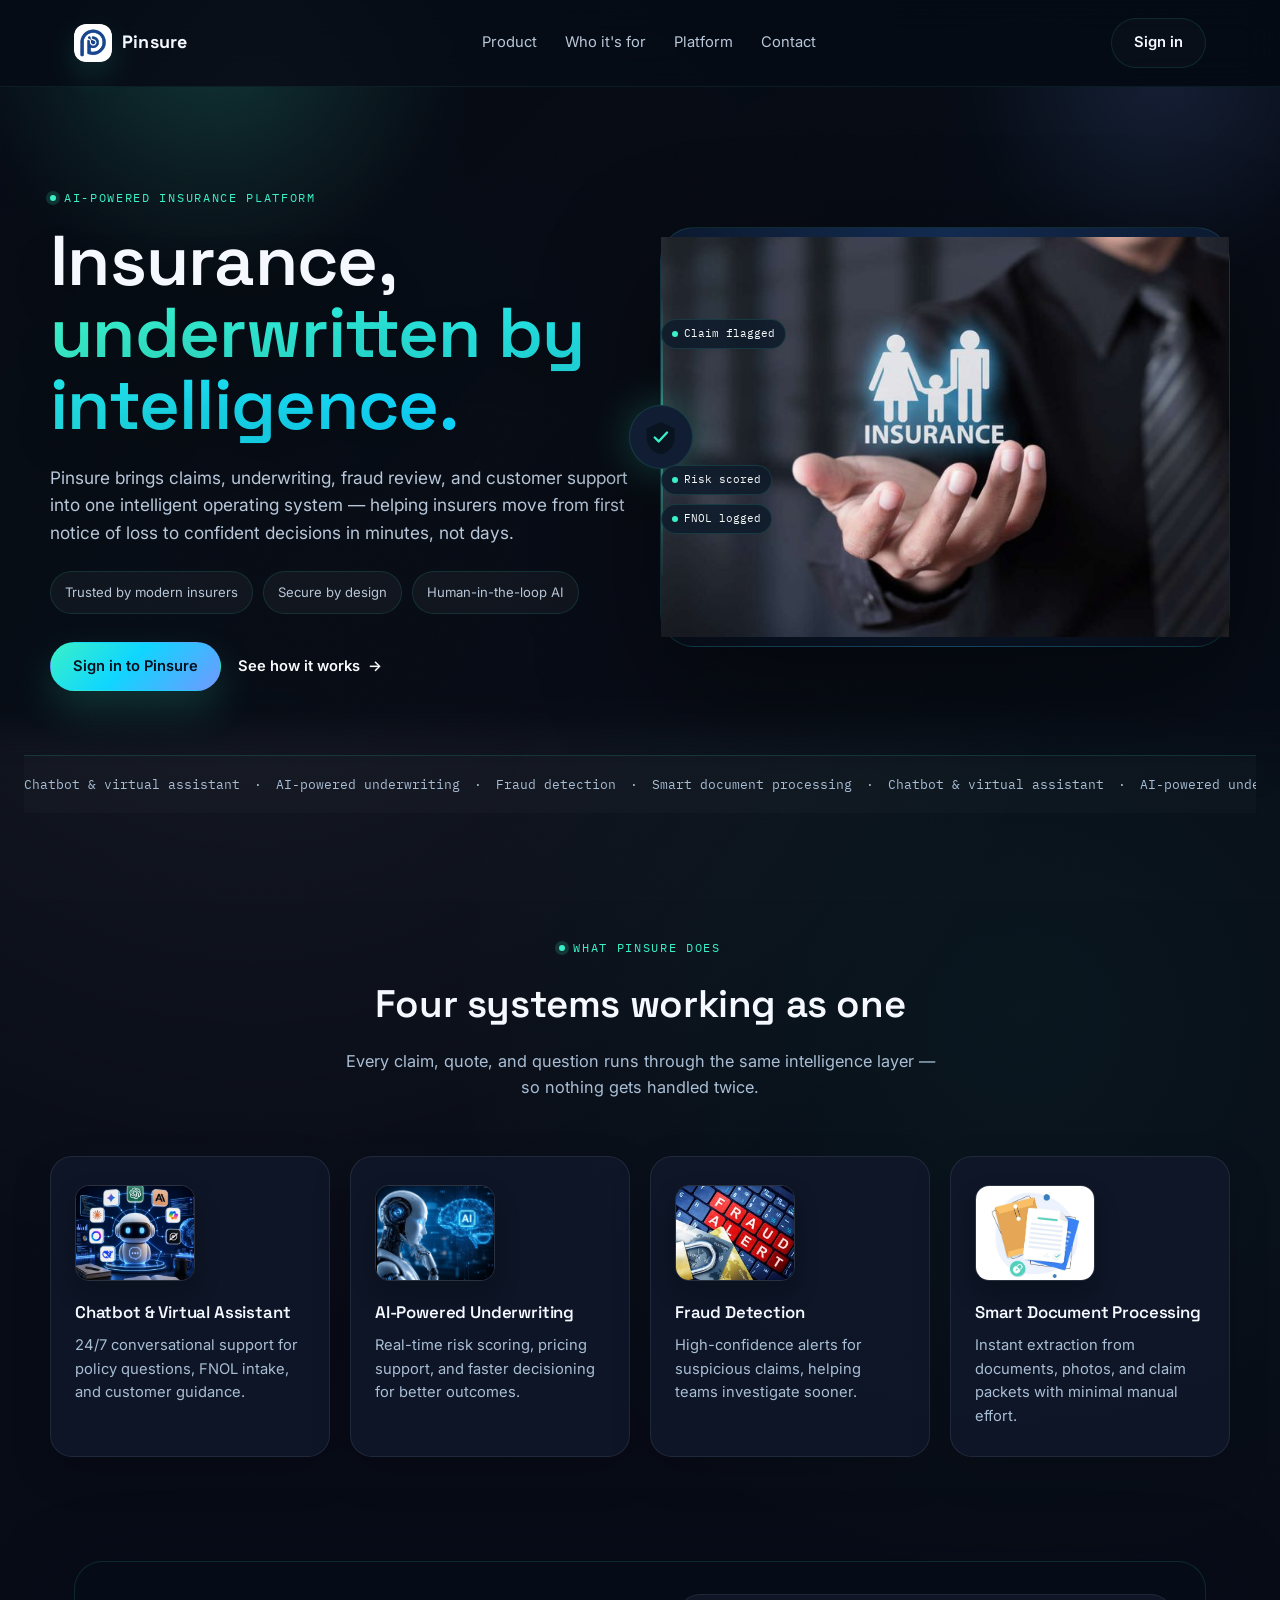
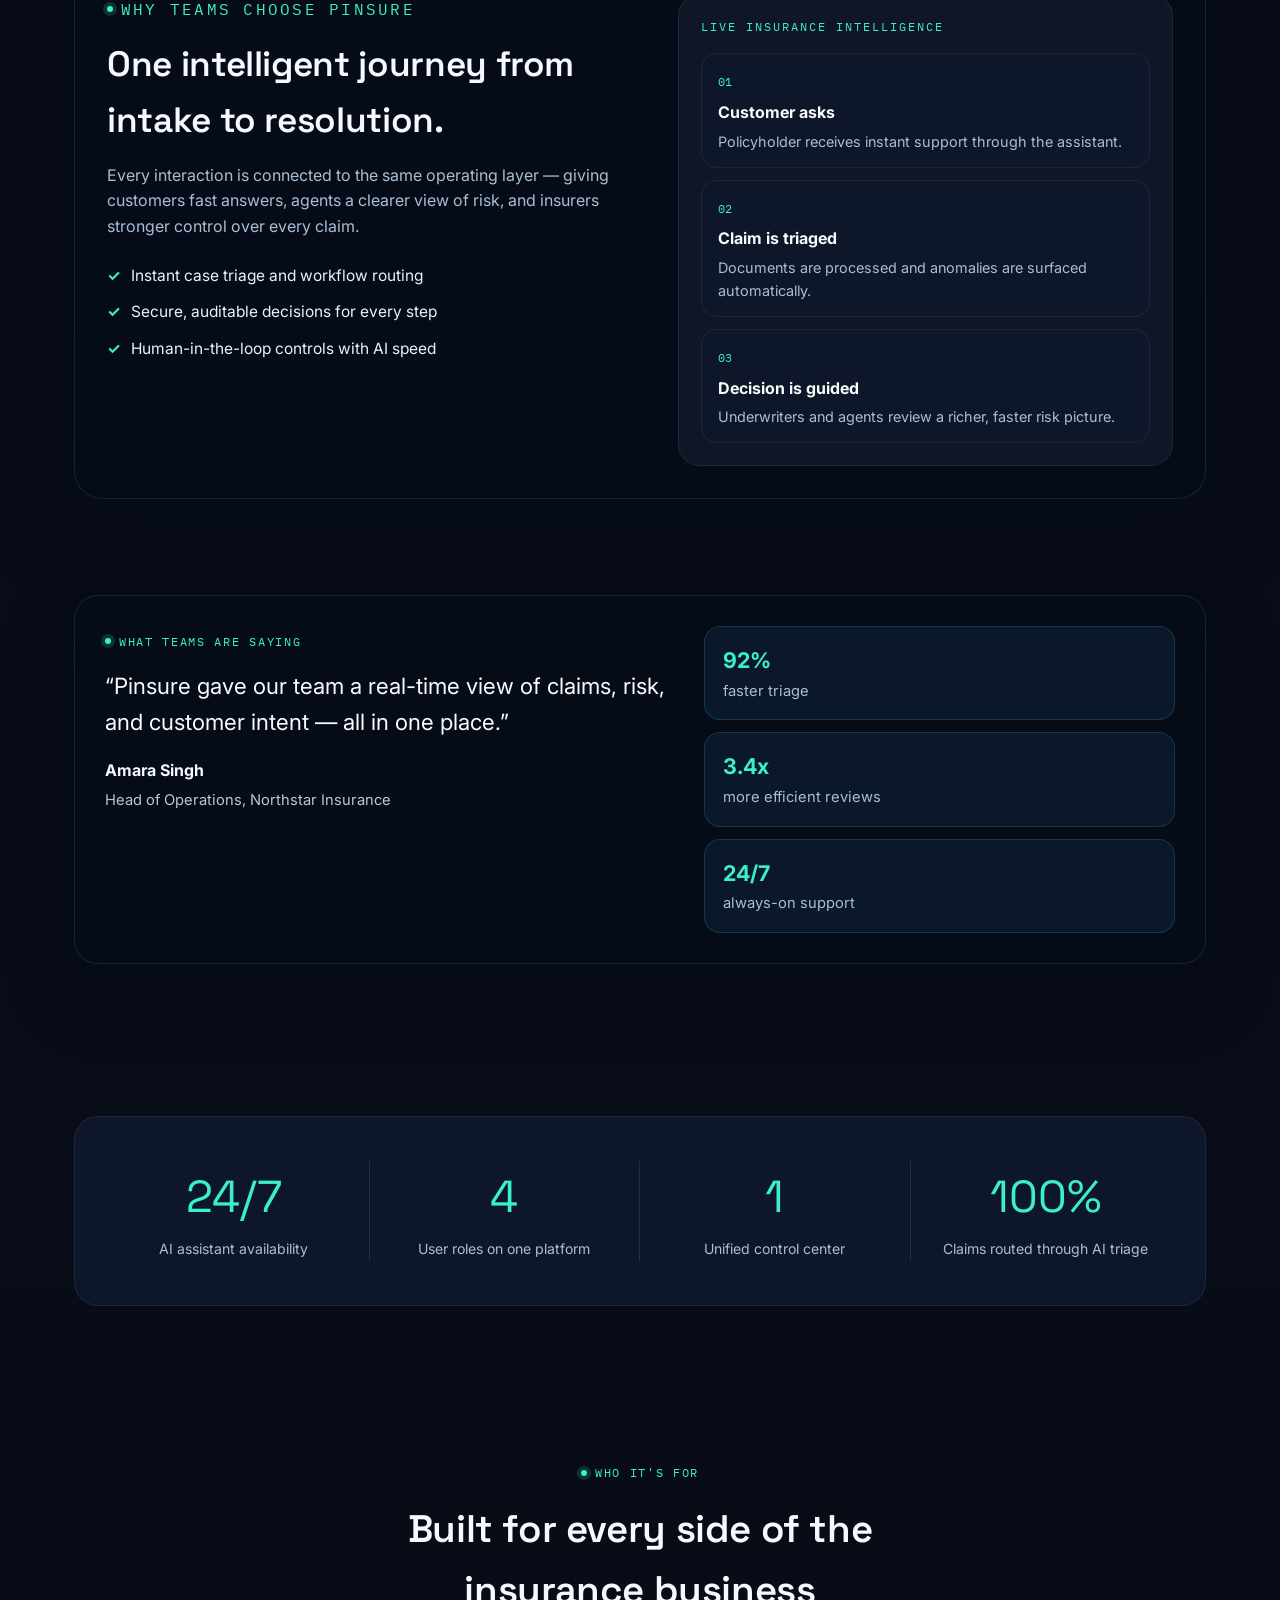
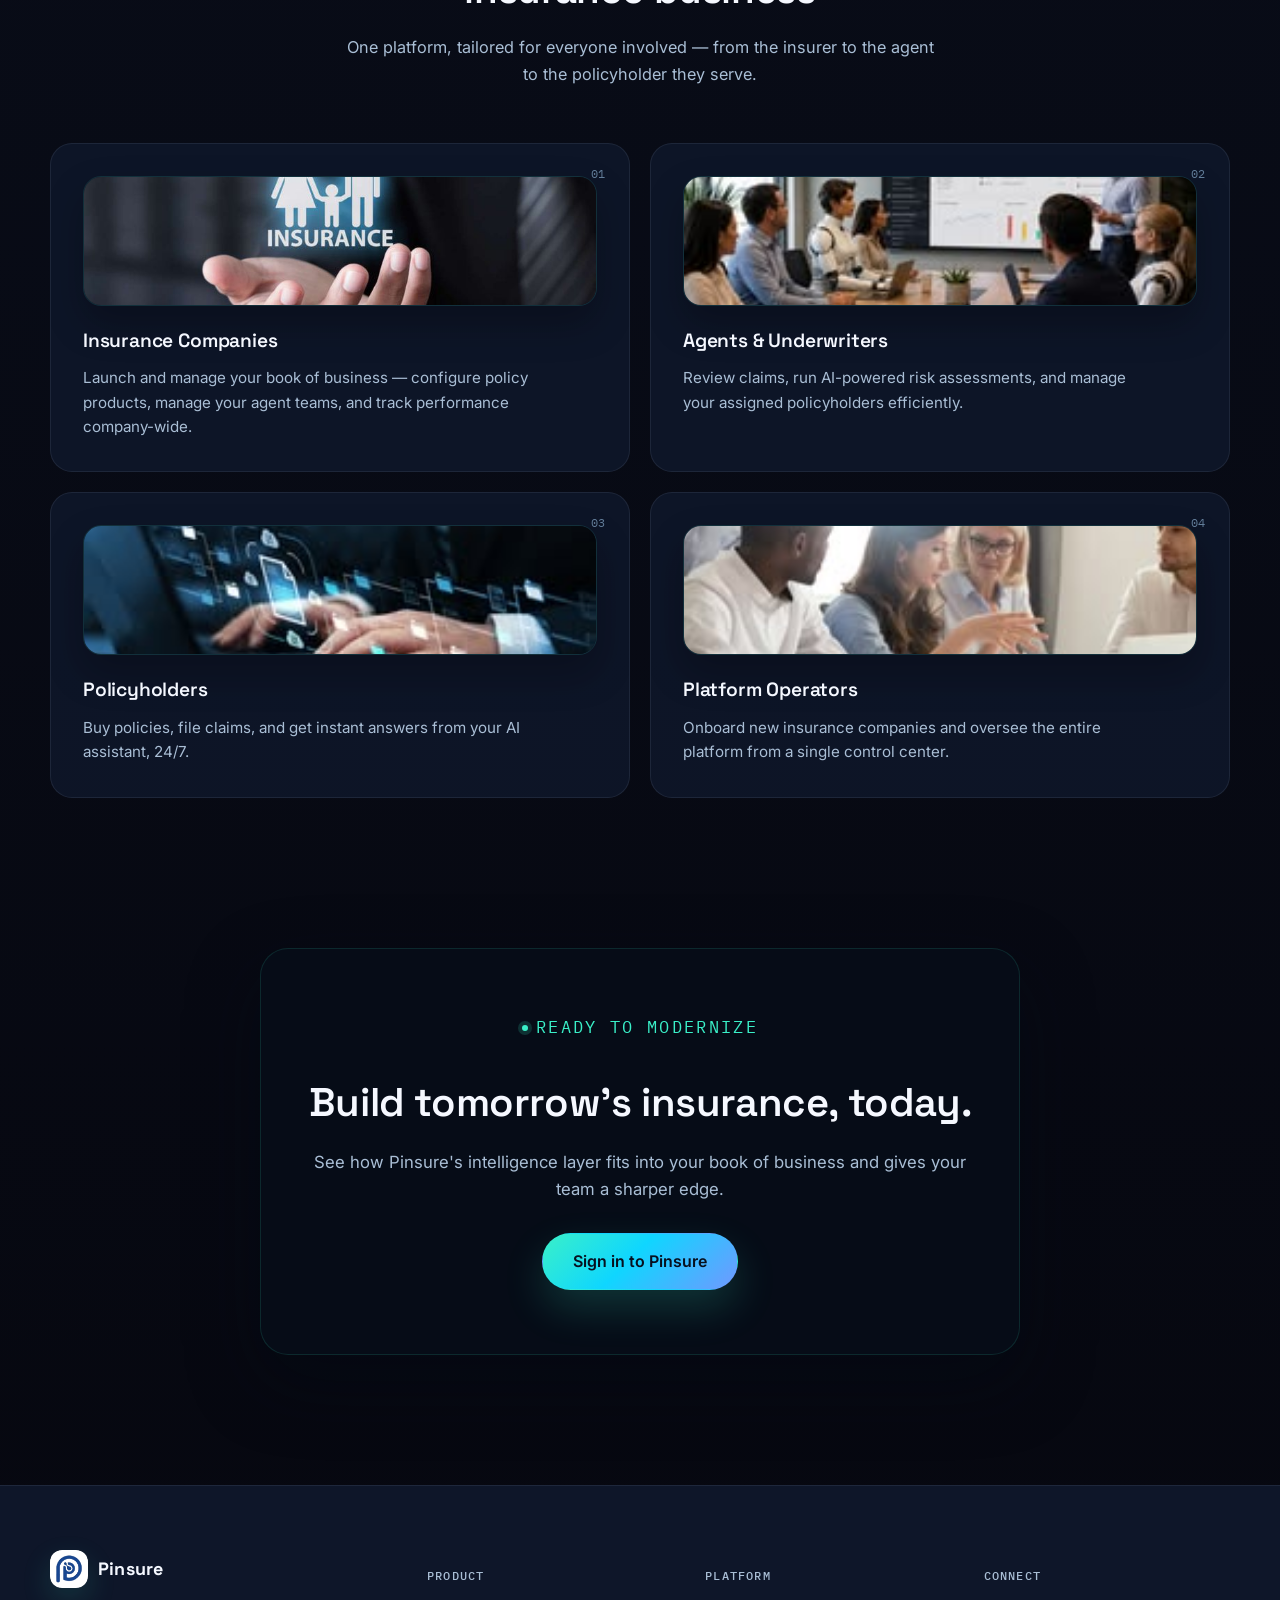
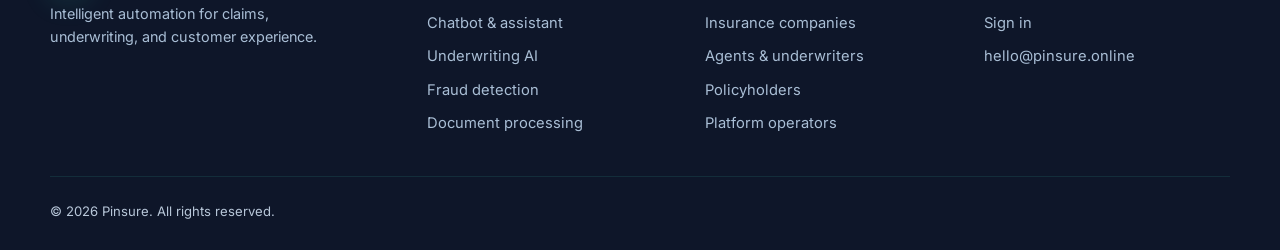
==== commit 8f70615f: "Show static hero image and hide radar at <=640px; tighten mobile typography" ====
--- a/index.html
+++ b/index.html
@@ -88,6 +88,8 @@
           <div class="radar__blip radar__blip--2"><span>Risk scored</span></div>
           <div class="radar__blip radar__blip--3"><span>FNOL logged</span></div>
         </div>
+        <!-- simplified static image for small devices; hidden on desktop -->
+        <img src="Images/Insurance.jfif" alt="Pinsure visual" class="hero__staticimg" />
       </div>
 
       <!-- Mobile-only copy: shown on small screens, hidden on desktop -->
--- a/styles.css
+++ b/styles.css
@@ -208,8 +208,8 @@
   max-width:var(--container);
   margin:0 auto;
   display:grid;
-  grid-template-columns:1.1fr .9fr;
-  gap:48px;
+  grid-template-columns:1.02fr .98fr;
+  gap:16px;
   align-items:center;
   padding-bottom:64px;
 }
@@ -260,7 +260,7 @@
 .hero__copy--mobile{ display:none; }
 .radar{
   position:relative;
-  width:340px; height:340px;
+  width:280px; height:280px;
 }
 .radar__ring{
   position:absolute; inset:0;
@@ -679,6 +679,17 @@
   .footer__inner{ grid-template-columns:1fr; }
 }
 
+/* Hide radar/visual on small screens to improve fit and performance and show static image */
+@media (max-width:640px){
+  .hero__visual .radar{ display:none; }
+  .hero__visual .hero__staticimg{ display:block; max-width:320px; width:100%; height:auto; margin:12px auto 0; border-radius:16px; }
+  /* ensure mobile copy is comfortable on small phones */
+  .hero__copy--mobile h1{ font-size:2.1rem; line-height:1.04; margin-bottom:10px; }
+  .hero__copy--mobile .hero__sub{ font-size:1rem; margin-bottom:14px; }
+  .hero__ctas .btn{ padding:12px 14px; }
+  .hero{ padding-top:48px; }
+}
+
 @media (prefers-reduced-motion: reduce){
   *{ animation-duration:0.01ms !important; animation-iteration-count:1 !important; transition-duration:0.01ms !important; }
 }
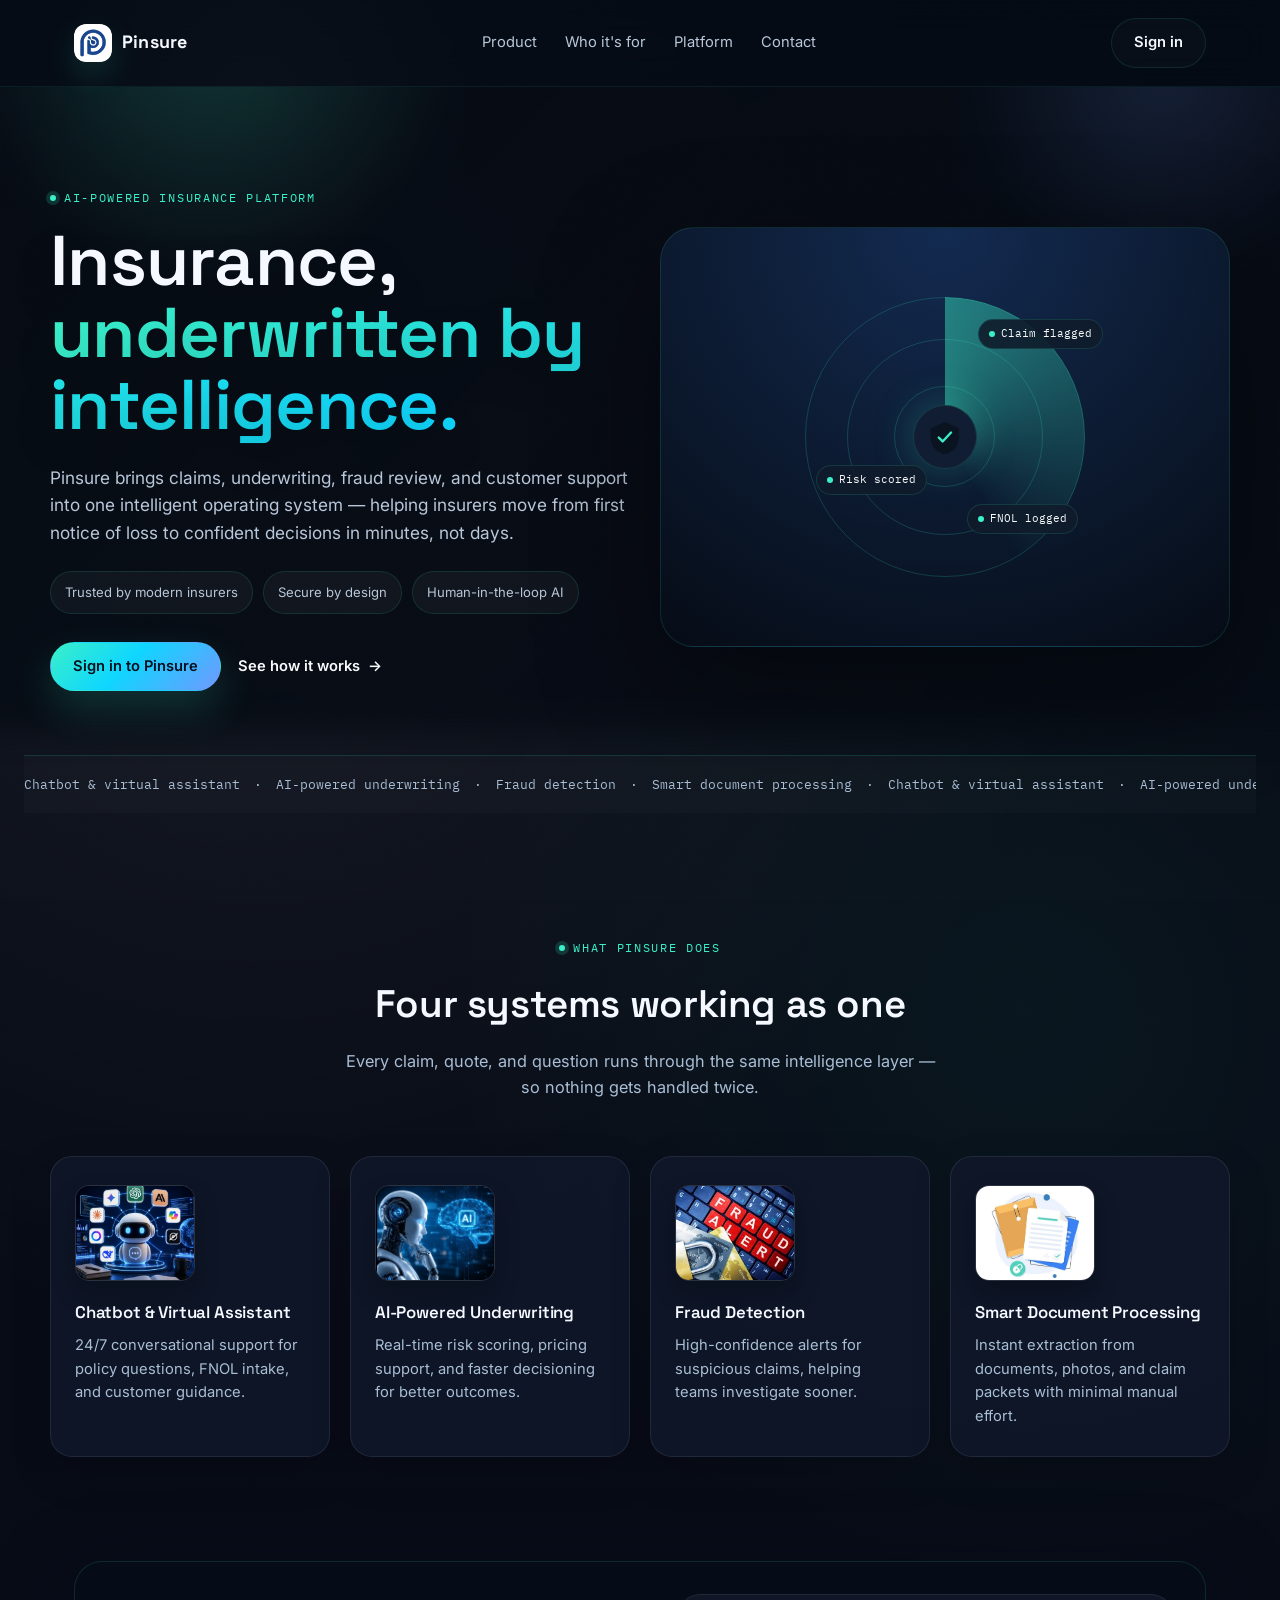
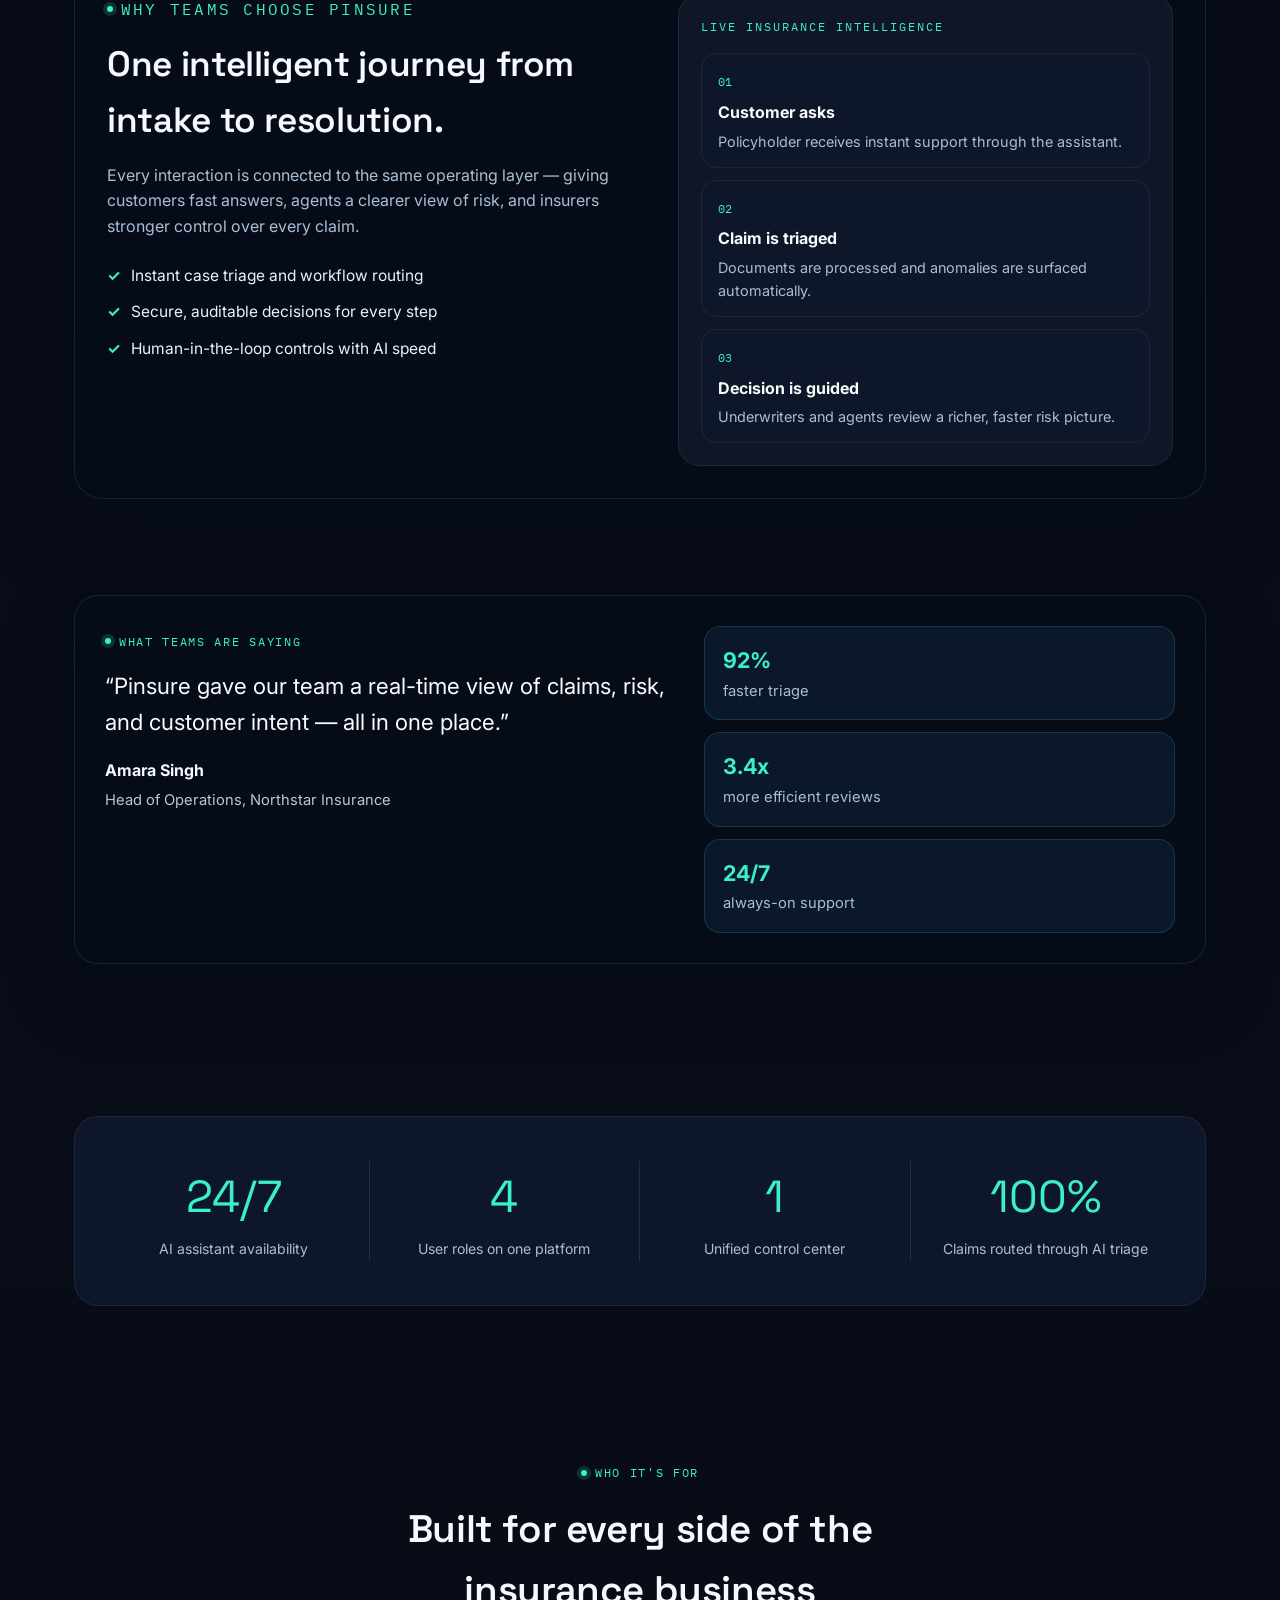
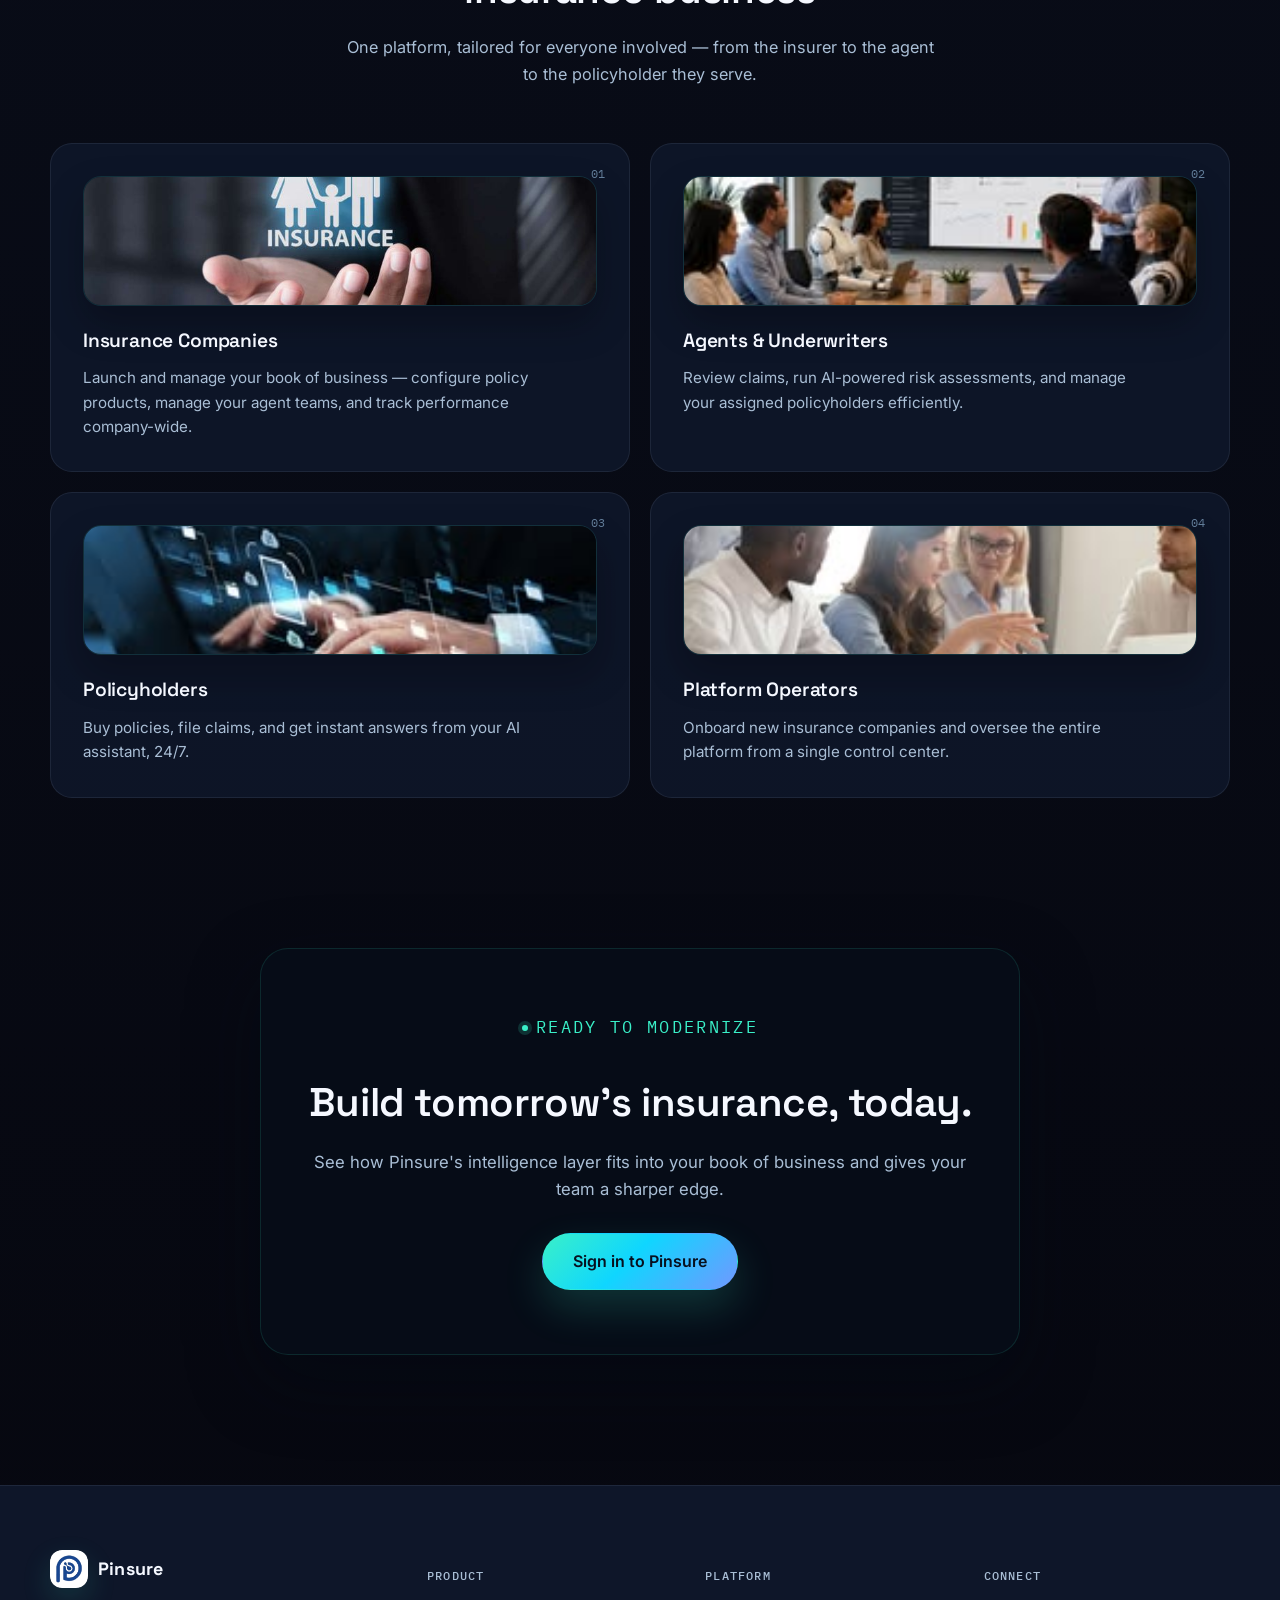
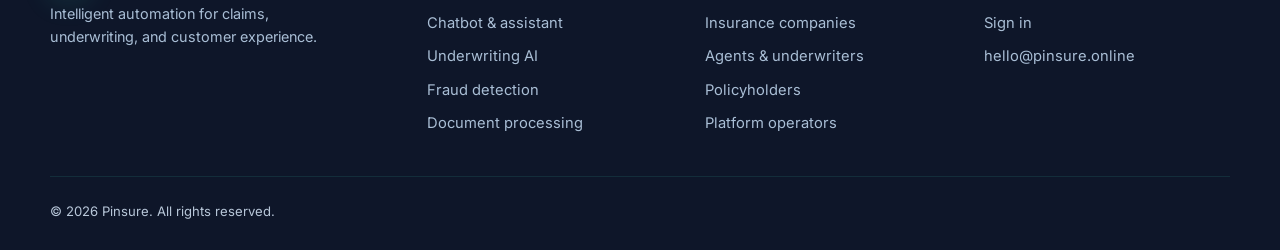
==== commit 00c3c7fd: "Remove static hero image and hide hero visual at <=640px" ====
--- a/index.html
+++ b/index.html
@@ -88,8 +88,6 @@
           <div class="radar__blip radar__blip--2"><span>Risk scored</span></div>
           <div class="radar__blip radar__blip--3"><span>FNOL logged</span></div>
         </div>
-        <!-- simplified static image for small devices; hidden on desktop -->
-        <img src="Images/Insurance.jfif" alt="Pinsure visual" class="hero__staticimg" />
       </div>
 
       <!-- Mobile-only copy: shown on small screens, hidden on desktop -->
--- a/styles.css
+++ b/styles.css
@@ -681,8 +681,8 @@
 
 /* Hide radar/visual on small screens to improve fit and performance and show static image */
 @media (max-width:640px){
-  .hero__visual .radar{ display:none; }
-  .hero__visual .hero__staticimg{ display:block; max-width:320px; width:100%; height:auto; margin:12px auto 0; border-radius:16px; }
+  /* hide the entire visual on small devices to avoid overflow */
+  .hero__visual{ display:none; }
   /* ensure mobile copy is comfortable on small phones */
   .hero__copy--mobile h1{ font-size:2.1rem; line-height:1.04; margin-bottom:10px; }
   .hero__copy--mobile .hero__sub{ font-size:1rem; margin-bottom:14px; }
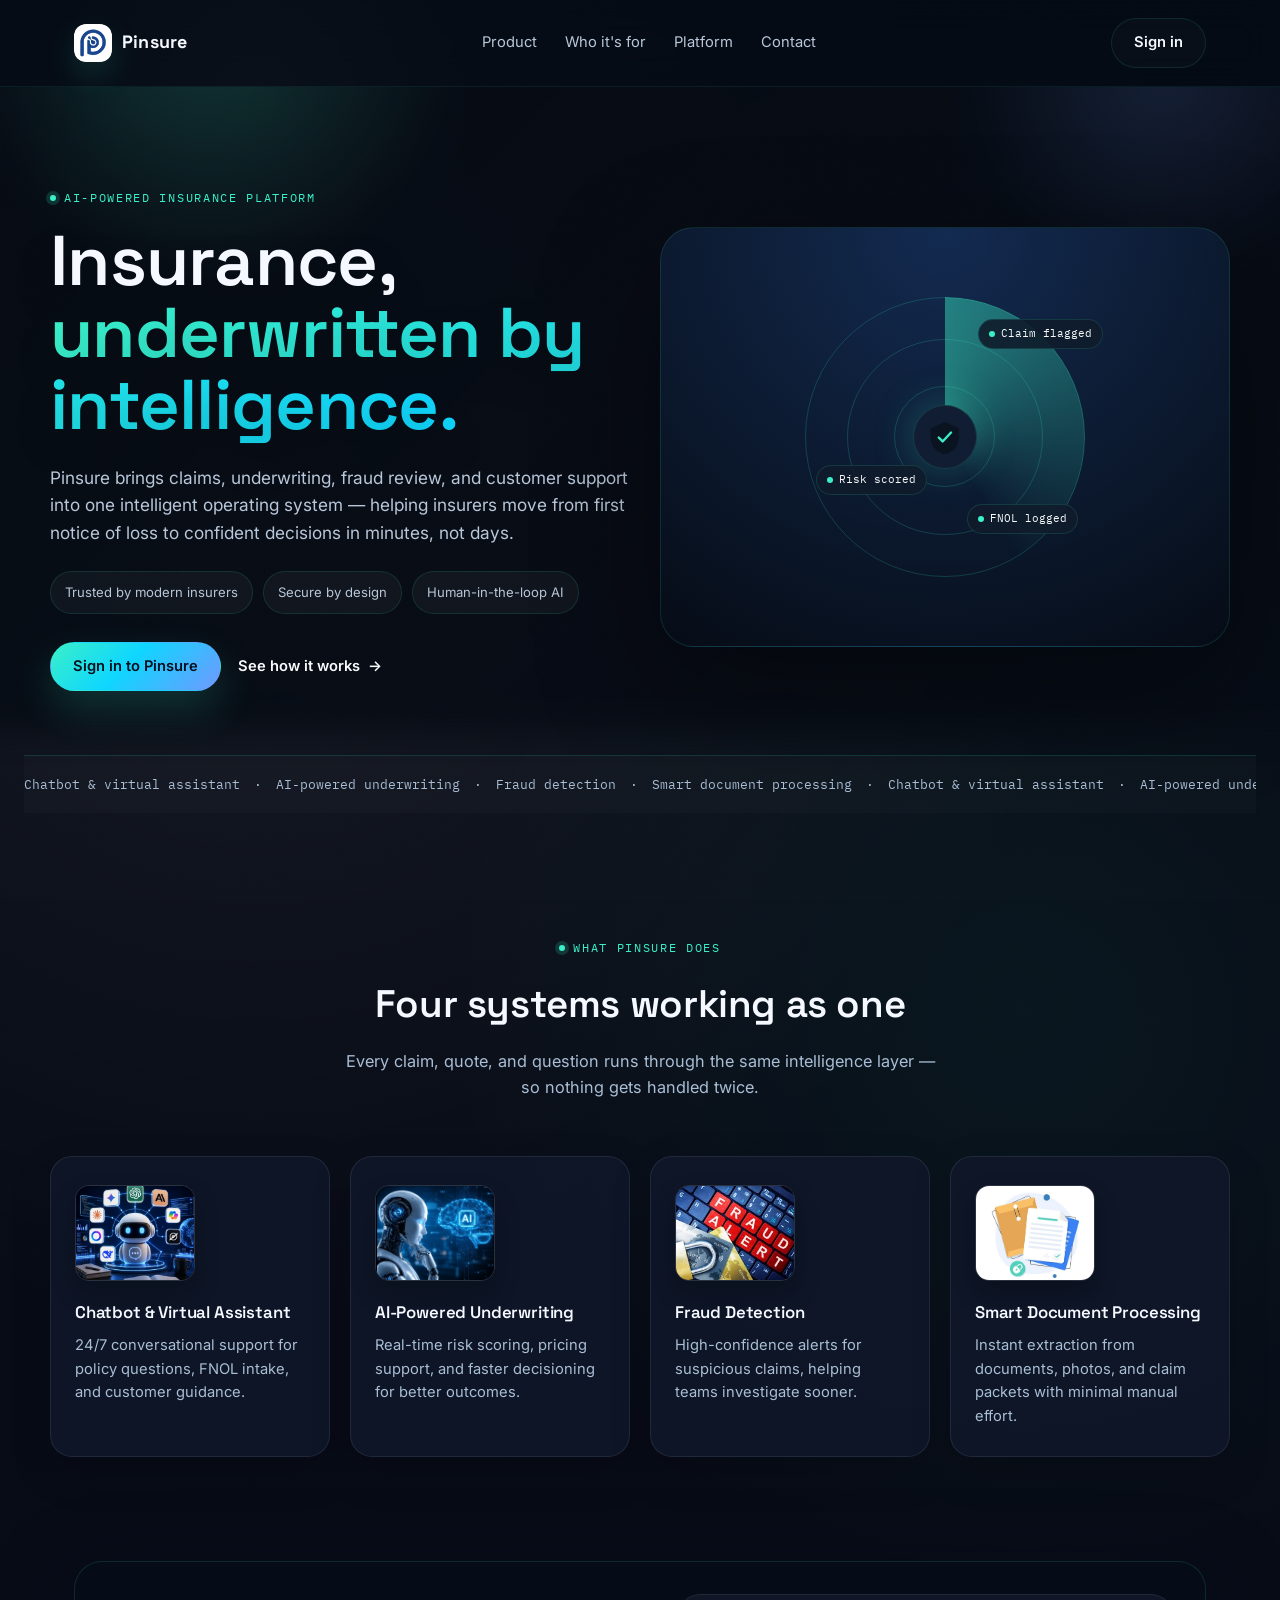
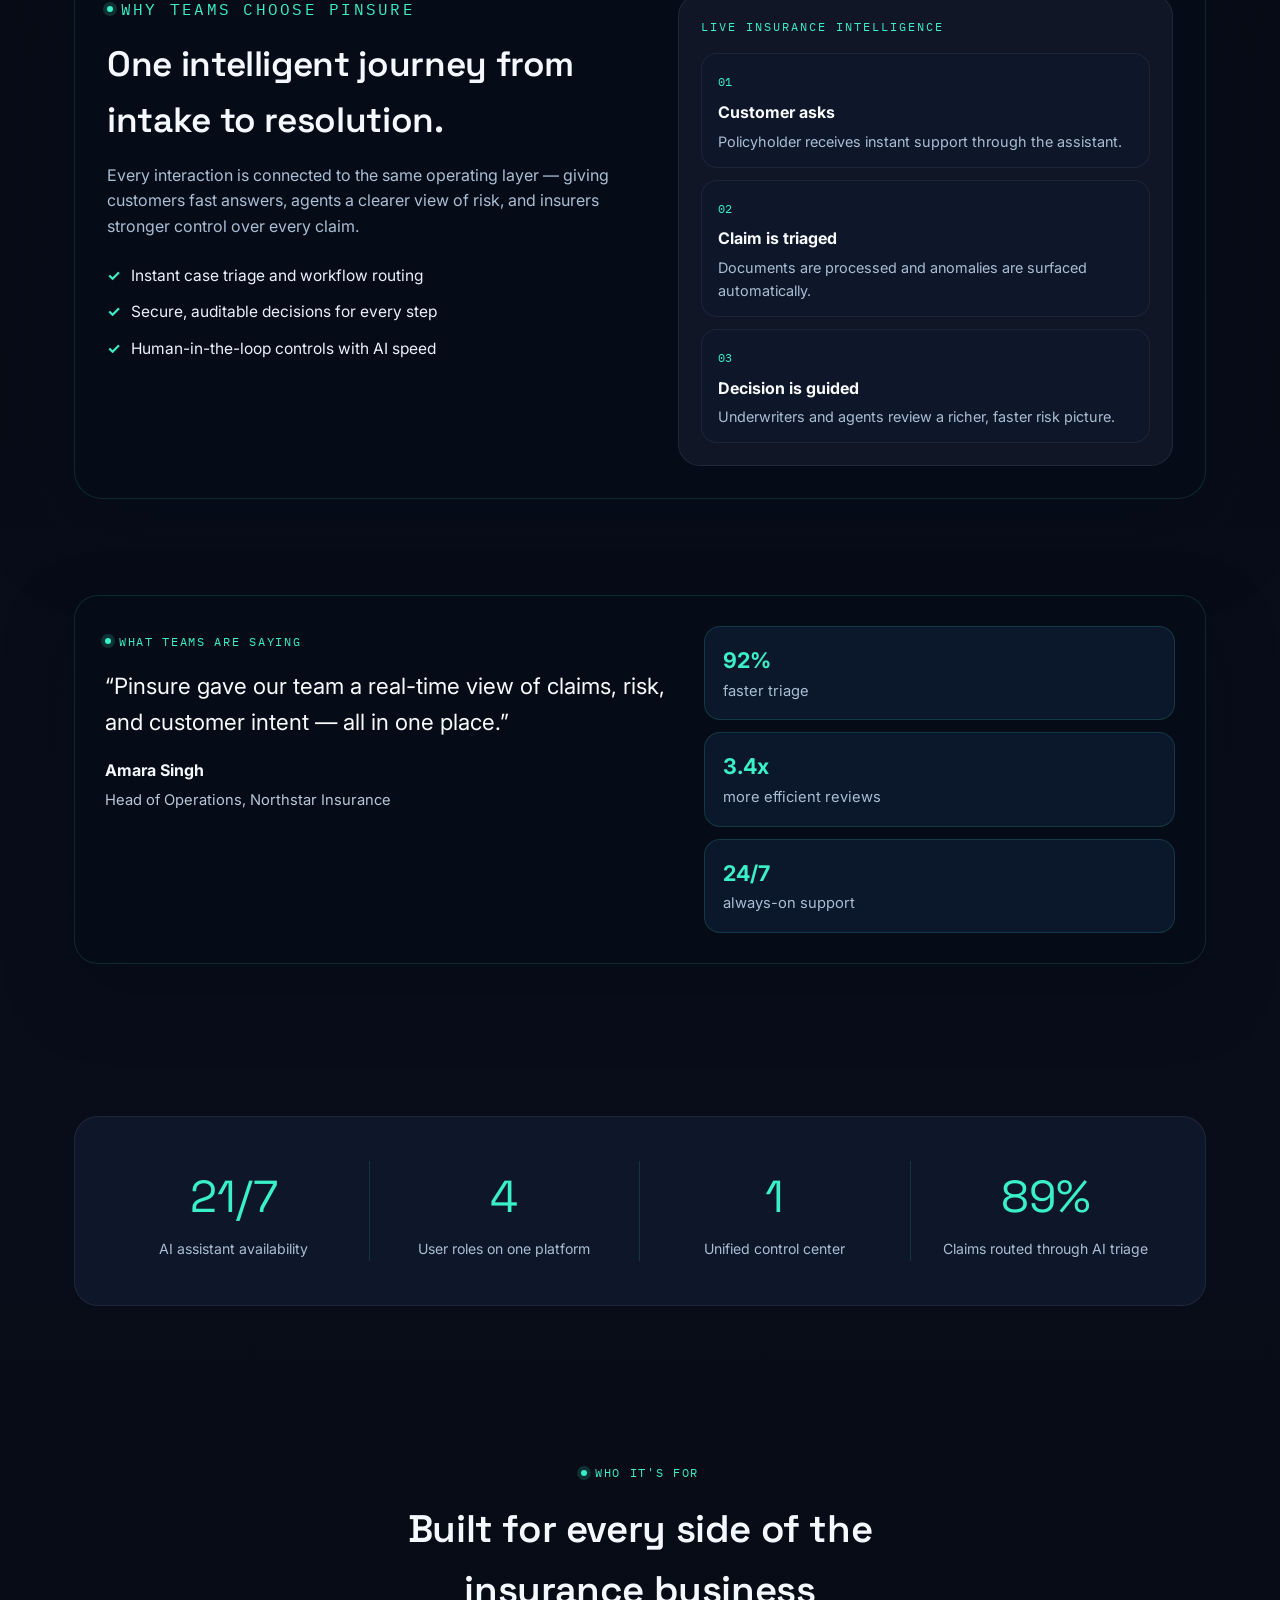
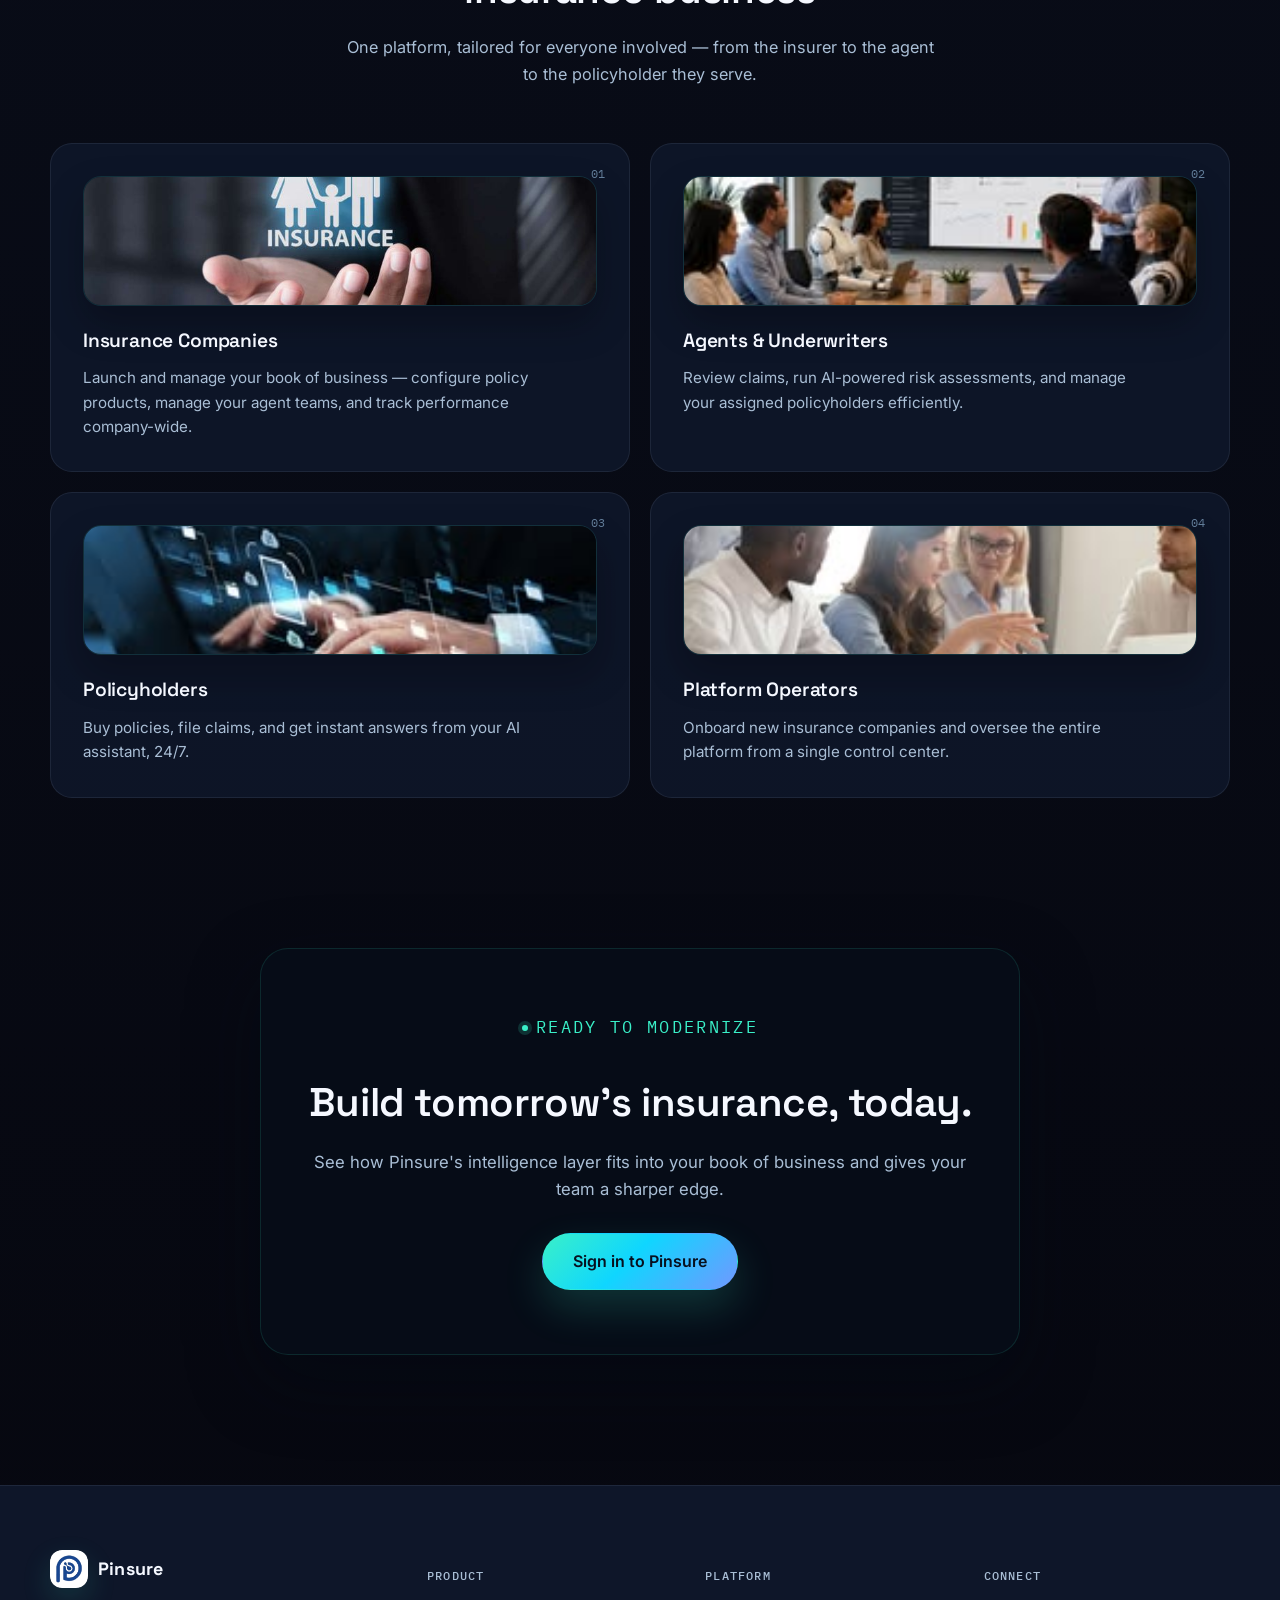
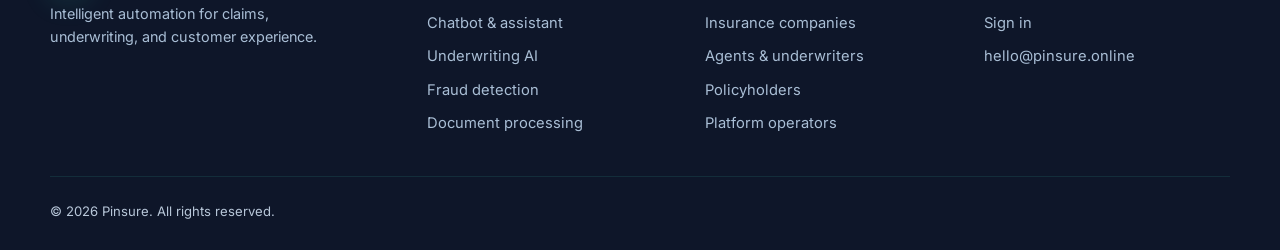
==== commit 267a7549: "Add mobile drawer navigation" ====
--- a/index.html
+++ b/index.html
@@ -22,7 +22,7 @@
       Pinsure
     </a>
 
-    <nav class="nav__links" id="navLinks">
+    <nav class="nav__links" id="navLinks" aria-label="Mobile navigation">
       <a href="#features">Product</a>
       <a href="#audience">Who it's for</a>
       <a href="#stack">Platform</a>
@@ -37,6 +37,8 @@
     </div>
   </div>
 </header>
+
+<div class="mobile-nav-backdrop" id="navBackdrop" aria-hidden="true"></div>
 
 <main id="top">
 
--- a/styles.css
+++ b/styles.css
@@ -59,6 +59,7 @@
                     radial-gradient(circle at 80% 20%, rgba(58,240,200,0.05), transparent 14%);
   pointer-events:none;
 }
+body.menu-open{ overflow:hidden; }
 h1,h2,h3{
   font-family:var(--font-display);
   font-weight:600;
@@ -184,6 +185,20 @@
 .nav__burger span{
   width:100%; height:2px; background:var(--white); border-radius:2px;
   transition:transform .25s ease, opacity .25s ease;
+}
+.nav__burger.is-active span:nth-child(1){ transform:translateY(8px) rotate(45deg); }
+.nav__burger.is-active span:nth-child(2){ opacity:0; }
+.nav__burger.is-active span:nth-child(3){ transform:translateY(-8px) rotate(-45deg); }
+.mobile-nav-backdrop{
+  position:fixed; inset:0;
+  background:rgba(2,6,12,.62);
+  backdrop-filter:blur(8px);
+  opacity:0; visibility:hidden;
+  transition:opacity .25s ease, visibility .25s ease;
+  z-index:45;
+}
+.mobile-nav-backdrop.is-visible{
+  opacity:1; visibility:visible;
 }
 
 /* ---------- hero ---------- */
@@ -649,20 +664,43 @@
 
 @media (max-width:680px){
   .nav__links{
-    position:absolute; top:100%; left:0; right:0;
+    display:flex;
+    position:fixed;
+    top:74px;
+    right:16px;
+    left:16px;
     flex-direction:column;
-    background:var(--navy);
-    border-bottom:1px solid var(--line);
-    padding:18px 24px;
-    gap:16px;
-    transform:translateY(-8px);
+    align-items:flex-start;
+    background:rgba(7,13,24,.98);
+    border:1px solid rgba(58,240,200,.18);
+    border-radius:22px;
+    padding:18px 20px 20px;
+    gap:10px;
+    box-shadow:0 24px 80px rgba(0,0,0,.38);
+    transform:translateY(-12px) scale(.98);
     opacity:0; visibility:hidden;
+    pointer-events:none;
     transition:opacity .25s ease, transform .25s ease, visibility .25s ease;
+    z-index:55;
   }
   .nav__links.is-open{
-    opacity:1; visibility:visible; transform:translateY(0);
+    opacity:1; visibility:visible; transform:translateY(0) scale(1);
+    pointer-events:auto;
   }
-  .nav__burger{ display:flex; }
+  .nav__links a{
+    display:block;
+    width:100%;
+    padding:12px 0;
+    font-size:1rem;
+    color:var(--paper);
+    border-bottom:1px solid rgba(255,255,255,.07);
+  }
+  .nav__links a:last-child{ border-bottom:none; }
+  .nav__links a:hover{ color:var(--teal); transform:translateX(2px); }
+  .nav__burger{ display:flex; z-index:56; }
+  .nav__burger.is-active span:nth-child(1){ transform:translateY(8px) rotate(45deg); }
+  .nav__burger.is-active span:nth-child(2){ opacity:0; }
+  .nav__burger.is-active span:nth-child(3){ transform:translateY(-8px) rotate(-45deg); }
   .hero__badges{ gap:8px; }
   .hero__badges span{ width:100%; }
   /* Make CTAs stack and span full width on small devices */
@@ -681,8 +719,11 @@
 
 /* Hide radar/visual on small screens to improve fit and performance and show static image */
 @media (max-width:640px){
-  /* hide the entire visual on small devices to avoid overflow */
-  .hero__visual{ display:none; }
+  /* show a smaller visual on small devices; keep it compact */
+  .hero__visual{ display:flex; height:220px; border-radius:16px; box-shadow:none; padding:10px; }
+  .hero__visual .radar{ width:180px; height:180px; }
+  .radar__ring{ border-width:0.9px; }
+  .radar__sweep{ animation:spin 5s linear infinite; }
   /* ensure mobile copy is comfortable on small phones */
   .hero__copy--mobile h1{ font-size:2.1rem; line-height:1.04; margin-bottom:10px; }
   .hero__copy--mobile .hero__sub{ font-size:1rem; margin-bottom:14px; }
